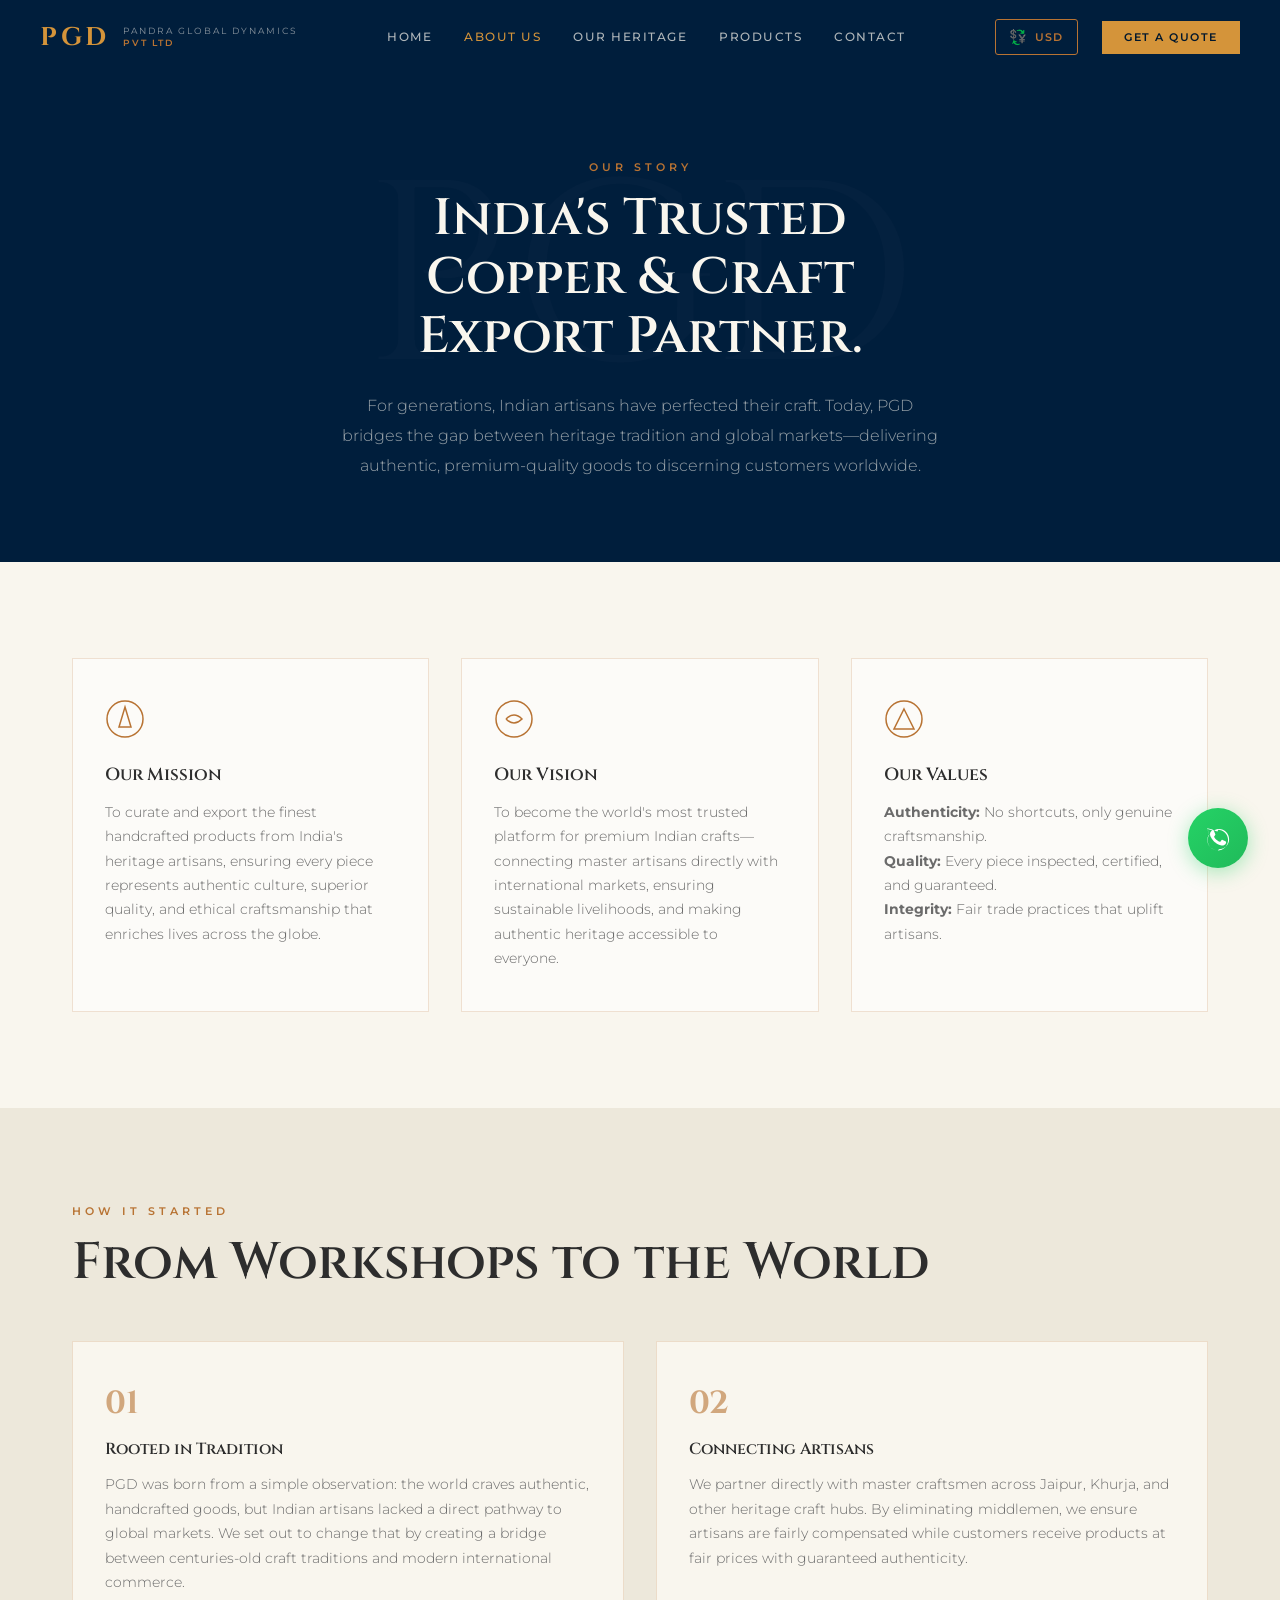
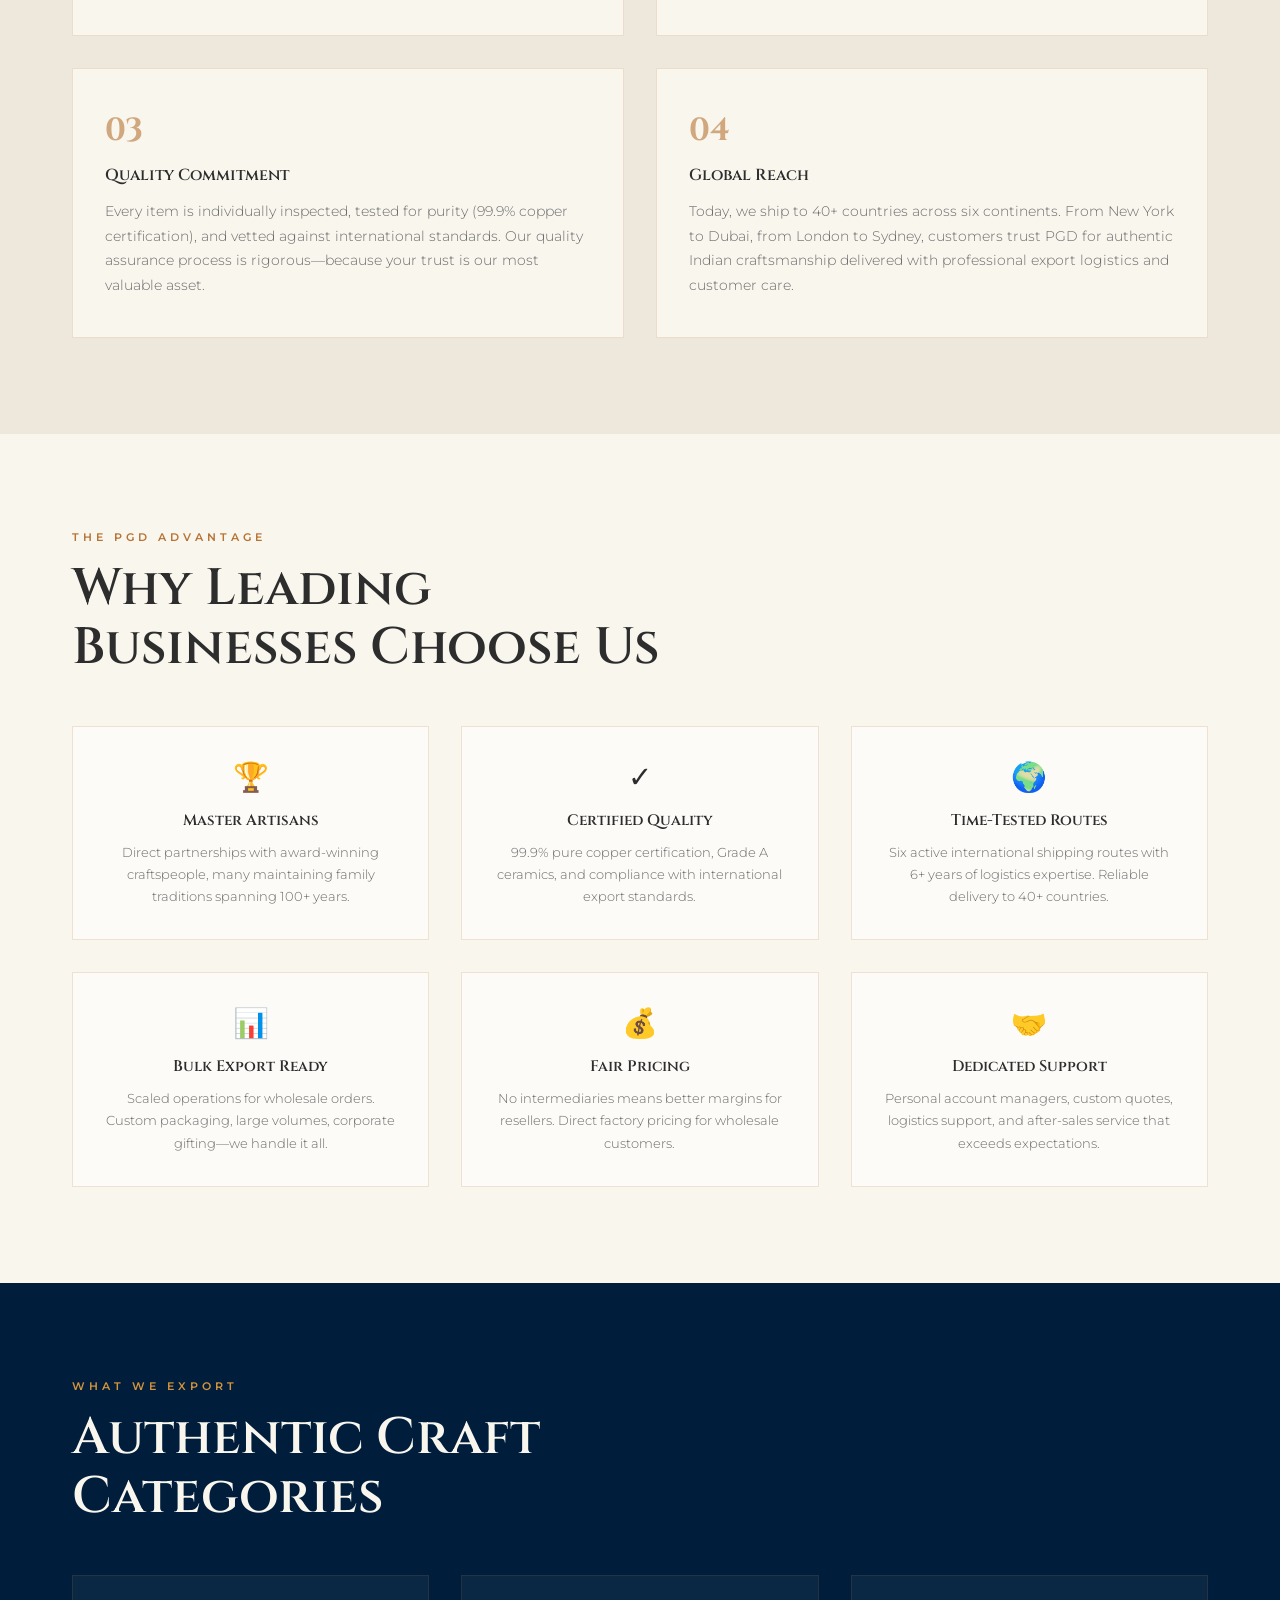
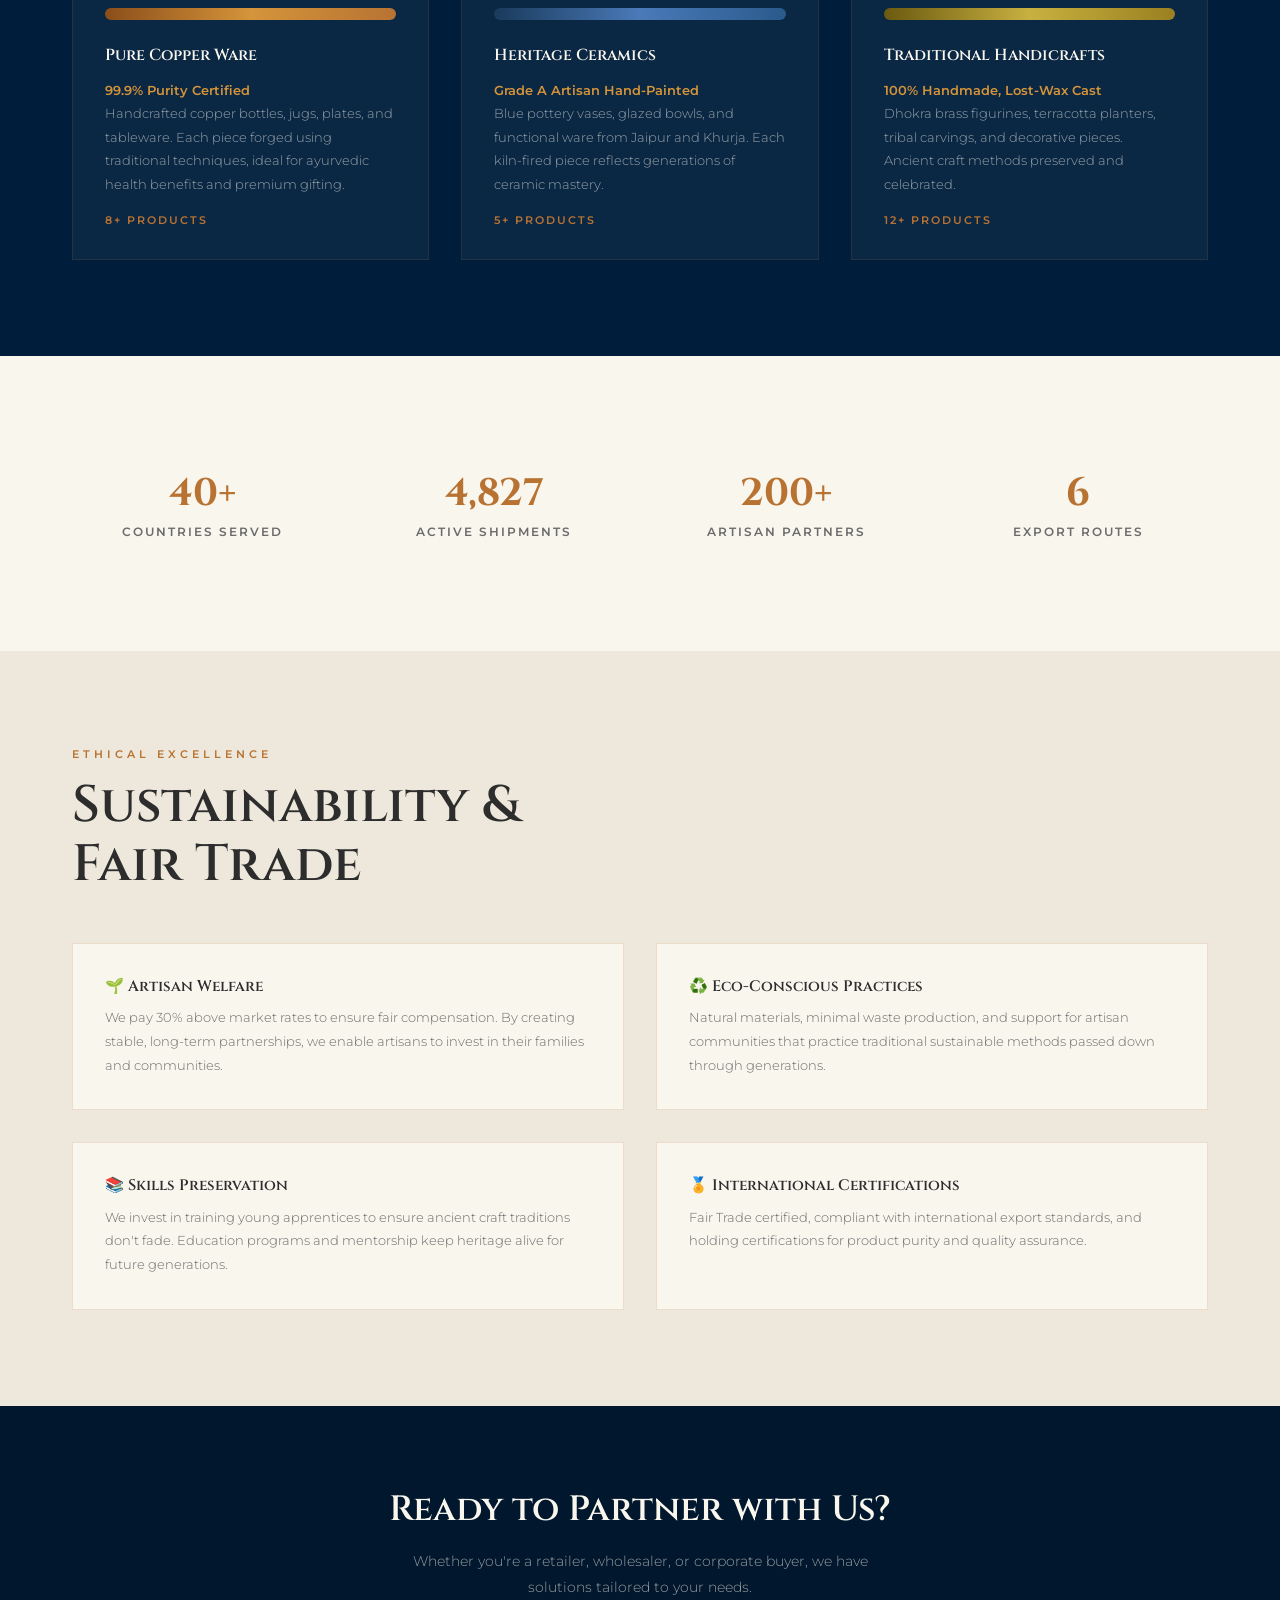
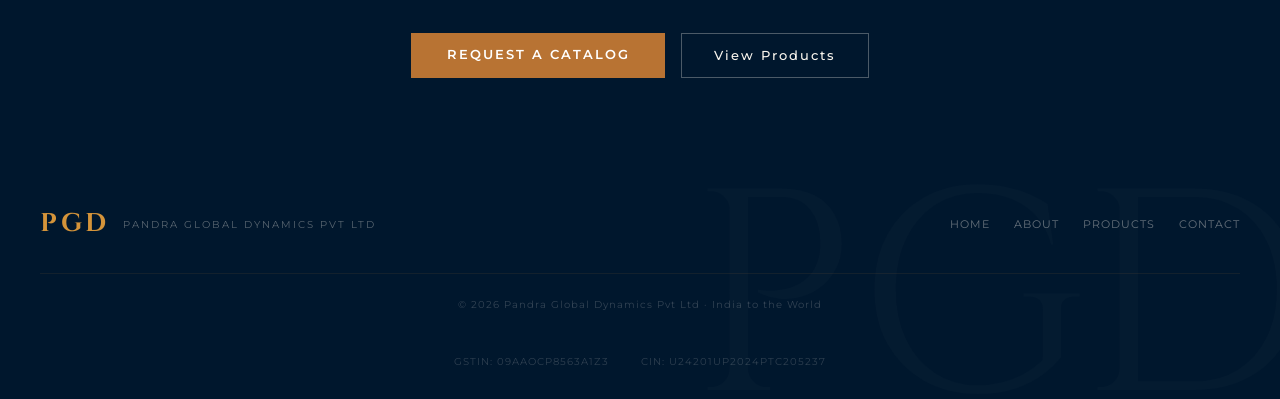
==== templates/about.html @ f330d0d7 "feat: SEO optimization + About page + security headers - Add About page with full content (mission, " ====
<!DOCTYPE html>
<html lang="en">
<head>
<meta charset="UTF-8"/>
<meta name="viewport" content="width=device-width, initial-scale=1.0"/>
<link rel="icon" type="image/svg+xml" href="/static/images/favicon.svg"/>
<title>About PGD – India’s Trusted B2B Copper & Craft Export Company</title>
<meta name="description" content="Learn about PGD — our mission, values & commitment to connecting India's artisans with global markets. 200+ partners, 40+ countries."/>
<link rel="canonical" href="https://pgd-website.fly.dev/about"/>
<!-- Open Graph -->
<meta property="og:type" content="website"/>
<meta property="og:title" content="About PGD – India’s Trusted B2B Copper & Craft Export Company"/>
<meta property="og:description" content="Our mission, values, and commitment to connecting India's master artisans with global markets. 200+ artisan partners."/>
<meta property="og:url" content="https://pgd-website.fly.dev/about"/>
<meta property="og:site_name" content="Pandra Global Dynamics"/>
<!-- Twitter Card -->
<meta name="twitter:card" content="summary"/>
<meta name="twitter:title" content="About PGD – India’s Trusted B2B Copper & Craft Export Company"/>
<meta name="twitter:description" content="Our mission, values, and commitment to connecting India's master artisans with global markets."/>
<link rel="preconnect" href="https://fonts.googleapis.com">
<link rel="preconnect" href="https://fonts.gstatic.com" crossorigin>
<link href="https://fonts.googleapis.com/css2?family=Cinzel:wght@400;600;700&family=Montserrat:wght@300;400;500;600&display=swap" rel="stylesheet">
<link rel="stylesheet" href="/static/css/style.css"/>
<script type="application/ld+json">
{
  "@context": "https://schema.org",
  "@type": "AboutPage",
  "name": "About Pandra Global Dynamics",
  "description": "Learn about PGD's mission, values, and commitment to connecting India's master artisans with global markets.",
  "url": "https://pgd-website.fly.dev/about",
  "mainEntity": {
    "@type": "Organization",
    "name": "Pandra Global Dynamics Pvt Ltd",
    "foundingDate": "2024",
    "numberOfEmployees": "200+",
    "areaServed": "Worldwide"
  }
}
</script>
</head>
<body>

<!-- HEADER -->
<header class="header" id="header">
  <div class="header-inner">
    <a href="/" class="logo">
      <span class="logo-pgd">PGD</span>
      <div class="logo-sub"><span>PANDRA GLOBAL DYNAMICS</span><span class="logo-pvt">PVT LTD</span></div>
    </a>
    <nav class="nav" id="mainNav">
      <a href="/">Home</a>
      <a href="/about" class="active">About Us</a>
      <a href="/#heritage">Our Heritage</a>
      <a href="/catalog">Products</a>
      <a href="/#contact">Contact</a>
    </nav>
    <div class="header-actions">
      <div class="currency-selector">
        <button class="currency-btn" id="currencyToggle" title="Change currency">
          <span class="currency-icon">💱</span>
          <span class="currency-code" id="currencyDisplay">USD</span>
        </button>
        <div class="currency-dropdown" id="currencyDropdown">
          <button class="currency-option" data-currency="USD">USD - US Dollar</button>
          <button class="currency-option" data-currency="EUR">EUR - Euro</button>
          <button class="currency-option" data-currency="GBP">GBP - British Pound</button>
          <button class="currency-option" data-currency="INR">INR - Indian Rupee</button>
        </div>
      </div>
      <a href="/#contact" class="btn-quote">Get a Quote</a>
    </div>
    <button class="nav-toggle" id="navToggle" aria-label="Toggle navigation">&#9776;</button>
  </div>
</header>

<!-- ABOUT HERO -->
<section class="about-hero">
  <div class="container">
    <div class="section-label">Our Story</div>
    <h1 class="section-title">India's Trusted<br/>Copper &amp; Craft<br/>Export Partner.</h1>
    <p class="about-hero-text">
      For generations, Indian artisans have perfected their craft. Today, PGD bridges the gap between heritage tradition and global markets—delivering authentic, premium-quality goods to discerning customers worldwide.
    </p>
  </div>
</section>

<!-- ABOUT MISSION & VISION -->
<section class="about-section">
  <div class="container">
    <h2 class="visually-hidden">Our Purpose</h2>
    <div class="mission-vision-grid">
      <!-- Mission -->
      <div class="mission-card fade-in">
        <div class="card-icon">
          <svg viewBox="0 0 40 40" fill="none"><circle cx="20" cy="20" r="18" stroke="#b87333" stroke-width="1.5"/><path d="M20 8 L26 28 L14 28 Z" stroke="#b87333" stroke-width="1.5" fill="none"/></svg>
        </div>
        <h3>Our Mission</h3>
        <p>
          To curate and export the finest handcrafted products from India's heritage artisans, ensuring every piece represents authentic culture, superior quality, and ethical craftsmanship that enriches lives across the globe.
        </p>
      </div>

      <!-- Vision -->
      <div class="mission-card fade-in">
        <div class="card-icon">
          <svg viewBox="0 0 40 40" fill="none"><circle cx="20" cy="20" r="18" stroke="#b87333" stroke-width="1.5"/><path d="M12 20 Q20 12 28 20 Q20 28 12 20" stroke="#b87333" stroke-width="1.5" fill="none"/></svg>
        </div>
        <h3>Our Vision</h3>
        <p>
          To become the world's most trusted platform for premium Indian crafts—connecting master artisans directly with international markets, ensuring sustainable livelihoods, and making authentic heritage accessible to everyone.
        </p>
      </div>

      <!-- Values -->
      <div class="mission-card fade-in">
        <div class="card-icon">
          <svg viewBox="0 0 40 40" fill="none"><circle cx="20" cy="20" r="18" stroke="#b87333" stroke-width="1.5"/><path d="M20 10 L30 30 H10 Z" stroke="#b87333" stroke-width="1.5" fill="none"/></svg>
        </div>
        <h3>Our Values</h3>
        <p>
          <strong>Authenticity:</strong> No shortcuts, only genuine craftsmanship.<br/>
          <strong>Quality:</strong> Every piece inspected, certified, and guaranteed.<br/>
          <strong>Integrity:</strong> Fair trade practices that uplift artisans.
        </p>
      </div>
    </div>
  </div>
</section>

<!-- ABOUT STORY -->
<section class="about-story">
  <div class="container">
    <div class="section-label">How It Started</div>
    <h2 class="section-title">From Workshops to the World</h2>
    
    <div class="story-grid">
      <div class="story-card fade-in">
        <div class="story-number">01</div>
        <h4>Rooted in Tradition</h4>
        <p>
          PGD was born from a simple observation: the world craves authentic, handcrafted goods, but Indian artisans lacked a direct pathway to global markets. We set out to change that by creating a bridge between centuries-old craft traditions and modern international commerce.
        </p>
      </div>

      <div class="story-card fade-in">
        <div class="story-number">02</div>
        <h4>Connecting Artisans</h4>
        <p>
          We partner directly with master craftsmen across Jaipur, Khurja, and other heritage craft hubs. By eliminating middlemen, we ensure artisans are fairly compensated while customers receive products at fair prices with guaranteed authenticity.
        </p>
      </div>

      <div class="story-card fade-in">
        <div class="story-number">03</div>
        <h4>Quality Commitment</h4>
        <p>
          Every item is individually inspected, tested for purity (99.9% copper certification), and vetted against international standards. Our quality assurance process is rigorous—because your trust is our most valuable asset.
        </p>
      </div>

      <div class="story-card fade-in">
        <div class="story-number">04</div>
        <h4>Global Reach</h4>
        <p>
          Today, we ship to 40+ countries across six continents. From New York to Dubai, from London to Sydney, customers trust PGD for authentic Indian craftsmanship delivered with professional export logistics and customer care.
        </p>
      </div>
    </div>
  </div>
</section>

<!-- WHY CHOOSE US -->
<section class="why-us">
  <div class="container">
    <div class="section-label">The PGD Advantage</div>
    <h2 class="section-title">Why Leading<br/>Businesses Choose Us</h2>

    <div class="advantages-grid">
      <div class="advantage-item fade-in">
        <div class="adv-icon">🏆</div>
        <h4>Master Artisans</h4>
        <p>
          Direct partnerships with award-winning craftspeople, many maintaining family traditions spanning 100+ years.
        </p>
      </div>

      <div class="advantage-item fade-in">
        <div class="adv-icon">✓</div>
        <h4>Certified Quality</h4>
        <p>
          99.9% pure copper certification, Grade A ceramics, and compliance with international export standards.
        </p>
      </div>

      <div class="advantage-item fade-in">
        <div class="adv-icon">🌍</div>
        <h4>Time-Tested Routes</h4>
        <p>
          Six active international shipping routes with 6+ years of logistics expertise. Reliable delivery to 40+ countries.
        </p>
      </div>

      <div class="advantage-item fade-in">
        <div class="adv-icon">📊</div>
        <h4>Bulk Export Ready</h4>
        <p>
          Scaled operations for wholesale orders. Custom packaging, large volumes, corporate gifting—we handle it all.
        </p>
      </div>

      <div class="advantage-item fade-in">
        <div class="adv-icon">💰</div>
        <h4>Fair Pricing</h4>
        <p>
          No intermediaries means better margins for resellers. Direct factory pricing for wholesale customers.
        </p>
      </div>

      <div class="advantage-item fade-in">
        <div class="adv-icon">🤝</div>
        <h4>Dedicated Support</h4>
        <p>
          Personal account managers, custom quotes, logistics support, and after-sales service that exceeds expectations.
        </p>
      </div>
    </div>
  </div>
</section>

<!-- OUR PRODUCTS AT A GLANCE -->
<section class="products-overview">
  <div class="container">
    <div class="section-label">What We Export</div>
    <h2 class="section-title">Authentic Craft<br/>Categories</h2>

    <div class="product-categories">
      <!-- Copper -->
      <div class="category-card fade-in">
        <div class="cat-visual copper-visual"></div>
        <h4>Pure Copper Ware</h4>
        <p>
          <strong>99.9% Purity Certified</strong><br/>
          Handcrafted copper bottles, jugs, plates, and tableware. Each piece forged using traditional techniques, ideal for ayurvedic health benefits and premium gifting.
        </p>
        <div class="cat-stat">8+ Products</div>
      </div>

      <!-- Ceramics -->
      <div class="category-card fade-in">
        <div class="cat-visual ceramic-visual"></div>
        <h4>Heritage Ceramics</h4>
        <p>
          <strong>Grade A Artisan Hand-Painted</strong><br/>
          Blue pottery vases, glazed bowls, and functional ware from Jaipur and Khurja. Each kiln-fired piece reflects generations of ceramic mastery.
        </p>
        <div class="cat-stat">5+ Products</div>
      </div>

      <!-- Handicrafts -->
      <div class="category-card fade-in">
        <div class="cat-visual handicraft-visual"></div>
        <h4>Traditional Handicrafts</h4>
        <p>
          <strong>100% Handmade, Lost-Wax Cast</strong><br/>
          Dhokra brass figurines, terracotta planters, tribal carvings, and decorative pieces. Ancient craft methods preserved and celebrated.
        </p>
        <div class="cat-stat">12+ Products</div>
      </div>
    </div>
  </div>
</section>

<!-- STATS -->
<section class="about-stats">
  <div class="container">
    <div class="stats-grid">
      <div class="stat-item fade-in">
        <div class="stat-number">40+</div>
        <div class="stat-label">Countries Served</div>
      </div>
      <div class="stat-item fade-in">
        <div class="stat-number">4,827</div>
        <div class="stat-label">Active Shipments</div>
      </div>
      <div class="stat-item fade-in">
        <div class="stat-number">200+</div>
        <div class="stat-label">Artisan Partners</div>
      </div>
      <div class="stat-item fade-in">
        <div class="stat-number">6</div>
        <div class="stat-label">Export Routes</div>
      </div>
    </div>
  </div>
</section>

<!-- COMMITMENT TO SUSTAINABILITY -->
<section class="sustainability">
  <div class="container">
    <div class="section-label">Ethical Excellence</div>
    <h2 class="section-title">Sustainability &<br/>Fair Trade</h2>
    
    <div class="sustainability-content">
      <div class="sustain-item fade-in">
        <h4>🌱 Artisan Welfare</h4>
        <p>
          We pay 30% above market rates to ensure fair compensation. By creating stable, long-term partnerships, we enable artisans to invest in their families and communities.
        </p>
      </div>

      <div class="sustain-item fade-in">
        <h4>♻️ Eco-Conscious Practices</h4>
        <p>
          Natural materials, minimal waste production, and support for artisan communities that practice traditional sustainable methods passed down through generations.
        </p>
      </div>

      <div class="sustain-item fade-in">
        <h4>📚 Skills Preservation</h4>
        <p>
          We invest in training young apprentices to ensure ancient craft traditions don't fade. Education programs and mentorship keep heritage alive for future generations.
        </p>
      </div>

      <div class="sustain-item fade-in">
        <h4>🏅 International Certifications</h4>
        <p>
          Fair Trade certified, compliant with international export standards, and holding certifications for product purity and quality assurance.
        </p>
      </div>
    </div>
  </div>
</section>

<!-- CTA -->
<section class="about-cta">
  <div class="container">
    <h2>Ready to Partner with Us?</h2>
    <p>Whether you're a retailer, wholesaler, or corporate buyer, we have solutions tailored to your needs.</p>
    <div class="cta-actions">
      <a href="/#contact" class="btn-primary">Request a Catalog</a>
      <a href="/catalog" class="btn-ghost">View Products</a>
    </div>
  </div>
</section>

<!-- FOOTER -->
<footer class="footer">
  <div class="footer-inner">
    <div class="footer-logo">
      <span class="logo-pgd">PGD</span>
      <div class="footer-tagline">Pandra Global Dynamics Pvt Ltd</div>
    </div>
    <div class="footer-links">
      <a href="/">Home</a>
      <a href="/about">About</a>
      <a href="/catalog">Products</a>
      <a href="/#contact">Contact</a>
    </div>
    <div class="footer-copy">© 2026 Pandra Global Dynamics Pvt Ltd · India to the World</div>
    <div class="footer-legal">
      <span>GSTIN: 09AAOCP8563A1Z3</span>
      <span>CIN: U24201UP2024PTC205237</span>
    </div>
  </div>
  <div class="footer-watermark">PGD</div>
</footer>

<!-- WHATSAPP FLOATING BUTTON -->
<a href="https://wa.me/919950008455?text=Hi%20PGD%21%20I%27m%20interested%20in%20your%20products%20and%20services." class="whatsapp-float" id="whatsappBtn" target="_blank" rel="noopener noreferrer" title="Chat with PGD on WhatsApp">
  <svg class="whatsapp-icon" viewBox="0 0 24 24" fill="currentColor" xmlns="http://www.w3.org/2000/svg">
    <path d="M17.472 14.382c-.297-.149-1.758-.867-2.03-.967-.273-.099-.471-.148-.67.15-.197.297-.767.966-.94 1.164-.173.199-.347.223-.644.075-.297-.15-1.255-.463-2.39-1.475-.883-.788-1.48-1.761-1.653-2.059-.173-.297-.018-.458.13-.606.134-.133.298-.347.446-.52.149-.174.198-.298.298-.497.099-.198.05-.371-.025-.52-.075-.149-.669-1.612-.916-2.207-.242-.579-.487-.5-.67-.51-.173-.008-.371-.01-.57-.01-.198 0-.52.074-.792.372-.272.297-1.04 1.016-1.04 2.479 0 1.462 1.065 2.875 1.213 3.074.149.198 2.096 3.2 5.076 4.487.709.306 1.262.489 1.694.625.712.227 1.36.195 1.871.118.571-.085 1.758-.719 2.006-1.413.248-.694.248-1.289.173-1.413-.074-.124-.272-.198-.57-.347m-5.421-7.403h-.004c-1.565 0-3.082-.474-4.313-1.373L3.9 4.623l1.432 4.707c-.898 1.25-1.357 2.703-1.357 4.252 0 4.278 3.484 7.762 7.762 7.762 2.081 0 4.037-.804 5.516-2.268 1.479-1.465 2.293-3.423 2.293-5.516 0-4.278-3.484-7.762-7.762-7.762m0 15.524c-4.169 0-7.562-3.394-7.562-7.562 0-1.494.44-2.945 1.272-4.174l-1.329-4.367 4.563 1.399c1.187-.841 2.605-1.319 4.051-1.319 4.169 0 7.562 3.394 7.562 7.562 0 2.02-.787 3.92-2.216 5.35-1.429 1.429-3.33 2.216-5.35 2.216Z"/>
  </svg>
  <span class="whatsapp-text">WhatsApp</span>
</a>

<script src="/static/js/main.js" defer></script>
</body>
</html>
---- static/css/style.css ----
/* =============================================
   PGD – Pandra Global Dynamics
   Theme: "Earth & Industry" — Copper on Navy
   ============================================= */

:root {
  --copper:     #b87333;
  --copper-lt:  #d4943a;
  --copper-dk:  #8b4e1a;
  --navy:       #00172D;
  --navy-mid:   #001e3c;
  --navy-lt:    #0a2a50;
  --ivory:      #F9F6EE;
  --ivory-dk:   #ede8db;
  --charcoal:   #2d2d2d;
  --muted:      #6b6b6b;
  --light-line: rgba(184,115,51,0.2);
  --font-serif: 'Cinzel', Georgia, serif;
  --font-sans:  'Montserrat', sans-serif;
}

*, *::before, *::after { box-sizing: border-box; margin: 0; padding: 0; }

.visually-hidden {
  position: absolute;
  width: 1px;
  height: 1px;
  padding: 0;
  margin: -1px;
  overflow: hidden;
  clip: rect(0,0,0,0);
  white-space: nowrap;
  border: 0;
}

html { scroll-behavior: smooth; }

body {
  font-family: var(--font-sans);
  background: var(--ivory);
  color: var(--charcoal);
  overflow-x: hidden;
}

/* ---- UTILITY ---- */
.container { max-width: 1200px; margin: 0 auto; padding: 0 2rem; }

.section-label {
  font-family: var(--font-sans);
  font-size: 0.7rem;
  font-weight: 600;
  letter-spacing: 4px;
  color: var(--copper);
  text-transform: uppercase;
  margin-bottom: 1rem;
}
.section-label.light { color: var(--copper-lt); }

.section-title {
  font-family: var(--font-serif);
  font-size: clamp(2rem, 4vw, 3.2rem);
  font-weight: 600;
  line-height: 1.15;
  color: var(--charcoal);
  margin-bottom: 3rem;
}
.section-title.light { color: var(--ivory); }

/* ---- BUTTONS ---- */
.btn-primary {
  display: inline-block;
  background: var(--copper);
  color: #fff;
  font-family: var(--font-sans);
  font-size: 0.8rem;
  font-weight: 600;
  letter-spacing: 2px;
  text-transform: uppercase;
  text-decoration: none;
  padding: 0.9rem 2.2rem;
  border: none;
  cursor: pointer;
  transition: background 0.3s, transform 0.2s;
}
.btn-primary:hover { background: var(--copper-dk); transform: translateY(-2px); }

.btn-ghost {
  display: inline-block;
  color: var(--ivory);
  font-family: var(--font-sans);
  font-size: 0.8rem;
  font-weight: 500;
  letter-spacing: 2px;
  text-decoration: none;
  padding: 0.9rem 2rem;
  border: 1px solid rgba(249,246,238,0.4);
  transition: border-color 0.3s, color 0.3s;
}
.btn-ghost:hover { border-color: var(--copper-lt); color: var(--copper-lt); }

.btn-small {
  display: inline-block;
  font-family: var(--font-sans);
  font-size: 0.7rem;
  font-weight: 600;
  letter-spacing: 1.5px;
  text-transform: uppercase;
  text-decoration: none;
  color: var(--copper);
  border: 1px solid var(--copper);
  padding: 0.45rem 1rem;
  transition: all 0.25s;
}
.btn-small:hover { background: var(--copper); color: #fff; }

/* ---- HEADER ---- */
.header {
  position: fixed;
  top: 0; left: 0; right: 0;
  z-index: 1000;
  transition: background 0.4s, backdrop-filter 0.4s, box-shadow 0.3s;
}
.header.scrolled {
  background: rgba(0, 23, 45, 0.88);
  backdrop-filter: blur(14px);
  box-shadow: 0 1px 0 rgba(184,115,51,0.3);
}
.header-inner {
  display: flex;
  align-items: center;
  gap: 2rem;
  padding: 1.2rem 2.5rem;
  max-width: 1400px;
  margin: 0 auto;
}
.logo { display: flex; align-items: center; gap: 0.8rem; text-decoration: none; }
.logo-pgd {
  font-family: var(--font-serif);
  font-size: 1.6rem;
  font-weight: 700;
  color: var(--copper-lt);
  letter-spacing: 4px;
}
.logo-sub {
  display: flex; flex-direction: column;
  font-size: 0.55rem; letter-spacing: 2px;
  color: rgba(249,246,238,0.55);
  line-height: 1.4;
  text-transform: uppercase;
}
.logo-pvt { color: var(--copper); font-weight: 600; }

.nav { display: flex; gap: 2rem; margin-left: auto; }
.nav a {
  font-size: 0.72rem;
  font-weight: 500;
  letter-spacing: 1.5px;
  text-transform: uppercase;
  color: rgba(249,246,238,0.7);
  text-decoration: none;
  transition: color 0.2s;
}
.nav a:hover, .nav a.active { color: var(--copper-lt); }

.btn-quote {
  font-size: 0.7rem;
  font-weight: 600;
  letter-spacing: 1.5px;
  text-transform: uppercase;
  text-decoration: none;
  color: var(--navy);
  background: var(--copper-lt);
  padding: 0.6rem 1.4rem;
  white-space: nowrap;
  transition: background 0.3s, box-shadow 0.3s;
}
.btn-quote:hover { background: var(--copper); box-shadow: 0 0 18px rgba(212,148,58,0.4); }

/* ---- HEADER ACTIONS / CURRENCY SELECTOR ---- */
.header-actions {
  display: flex;
  align-items: center;
  gap: 1.5rem;
  margin-left: auto;
}

.currency-selector {
  position: relative;
}

.currency-btn {
  background: transparent;
  border: 1px solid var(--copper);
  color: var(--copper);
  padding: 0.5rem 0.8rem;
  border-radius: 3px;
  cursor: pointer;
  font-family: var(--font-sans);
  font-size: 0.7rem;
  font-weight: 600;
  letter-spacing: 1px;
  display: flex;
  align-items: center;
  gap: 0.4rem;
  transition: all 0.3s;
  white-space: nowrap;
}

.currency-icon {
  font-size: 0.9rem;
}

.currency-code {
  min-width: 30px;
  text-align: center;
}

.currency-btn:hover {
  background: rgba(184,115,51,0.1);
  border-color: var(--copper-lt);
  color: var(--copper-lt);
}

.currency-dropdown {
  position: absolute;
  top: 100%;
  right: 0;
  background: var(--navy);
  border: 1px solid var(--copper);
  border-top: none;
  border-radius: 0 0 3px 3px;
  display: none;
  flex-direction: column;
  min-width: 180px;
  z-index: 1001;
  box-shadow: 0 8px 24px rgba(0,0,0,0.3);
}

.currency-dropdown.active {
  display: flex;
}

.currency-option {
  background: transparent;
  border: none;
  color: rgba(249,246,238,0.7);
  padding: 0.7rem 1rem;
  text-align: left;
  font-family: var(--font-sans);
  font-size: 0.75rem;
  cursor: pointer;
  transition: all 0.2s;
  text-transform: uppercase;
  letter-spacing: 1px;
  font-weight: 500;
}

.currency-option:hover,
.currency-option.active {
  background: rgba(184,115,51,0.15);
  color: var(--copper-lt);
}

.currency-option:first-child {
  border-radius: 0;
}

.currency-option:last-child {
  border-radius: 0 0 3px 3px;
}

/* ---- HERO ---- */
.hero { min-height: 100vh; display: flex; flex-direction: column; }
.hero-split { display: flex; flex: 1; min-height: 100vh; }

.hero-craft {
  flex: 0 0 38%;
  background: var(--navy);
  display: flex;
  align-items: center;
  justify-content: center;
  position: relative;
  overflow: hidden;
}
.hero-craft::after {
  content: '';
  position: absolute; inset: 0;
  background: repeating-linear-gradient(0deg, transparent, transparent 40px, rgba(184,115,51,0.04) 40px, rgba(184,115,51,0.04) 41px),
              repeating-linear-gradient(90deg, transparent, transparent 40px, rgba(184,115,51,0.04) 40px, rgba(184,115,51,0.04) 41px);
}

.craft-visual {
  position: relative;
  display: flex; flex-direction: column;
  align-items: center; justify-content: center;
  z-index: 1;
}

.copper-ring {
  position: absolute;
  border-radius: 50%;
  border: 1px solid var(--copper);
  animation: pulse-ring 4s ease-in-out infinite;
}
.r1 { width: 180px; height: 180px; opacity: 0.15; }
.r2 { width: 250px; height: 250px; opacity: 0.08; animation-delay: 0.8s; }
.r3 { width: 320px; height: 320px; opacity: 0.04; animation-delay: 1.6s; }
@keyframes pulse-ring { 0%,100% { transform: scale(1); } 50% { transform: scale(1.06); } }

.copper-bottle-svg {
  width: 110px;
  animation: float-bottle 6s ease-in-out infinite;
  filter: drop-shadow(0 0 20px rgba(184,115,51,0.3));
}
@keyframes float-bottle { 0%,100% { transform: translateY(0); } 50% { transform: translateY(-12px); } }

.material-label {
  margin-top: 1.5rem;
  font-size: 0.65rem;
  letter-spacing: 3px;
  color: rgba(212,148,58,0.7);
  text-transform: uppercase;
  font-weight: 500;
}

.hero-global {
  flex: 1;
  background: var(--navy-mid);
  display: flex; align-items: center;
  padding: 6rem 5rem 4rem;
  position: relative;
  overflow: hidden;
}
.hero-global::before {
  content: 'PGD';
  position: absolute;
  font-family: var(--font-serif);
  font-size: 22vw;
  color: rgba(255,255,255,0.015);
  right: -2rem; bottom: -3rem;
  line-height: 1;
  pointer-events: none;
}

.hero-eyebrow {
  font-size: 0.68rem;
  letter-spacing: 3px;
  text-transform: uppercase;
  color: var(--copper);
  margin-bottom: 1.2rem;
  font-weight: 500;
}

.hero-headline {
  font-family: var(--font-serif);
  font-size: clamp(2.4rem, 5vw, 4.2rem);
  font-weight: 700;
  color: var(--ivory);
  line-height: 1.1;
  margin-bottom: 1.5rem;
}
.hero-headline em { color: var(--copper-lt); font-style: normal; }

.hero-sub {
  font-size: 0.9rem;
  line-height: 1.8;
  color: rgba(249,246,238,0.6);
  max-width: 440px;
  margin-bottom: 2.5rem;
  font-weight: 300;
}

.hero-actions { display: flex; gap: 1rem; margin-bottom: 3rem; flex-wrap: wrap; }

.hero-stats { display: flex; align-items: center; gap: 1.5rem; }
.stat { display: flex; flex-direction: column; }
.stat-n {
  font-family: var(--font-serif);
  font-size: 1.6rem;
  font-weight: 600;
  color: var(--copper-lt);
}
.stat-l { font-size: 0.65rem; letter-spacing: 1.5px; color: rgba(249,246,238,0.4); text-transform: uppercase; }
.stat-div { width: 1px; height: 36px; background: rgba(184,115,51,0.3); }

.hero-scroll {
  text-align: center;
  padding: 1rem;
  font-size: 0.6rem;
  letter-spacing: 4px;
  color: rgba(184,115,51,0.4);
  text-transform: uppercase;
  background: var(--navy-mid);
  animation: bounce 2s ease-in-out infinite;
}
@keyframes bounce { 0%,100% { transform: translateY(0); } 50% { transform: translateY(-4px); } }

/* ---- HERITAGE ---- */
.heritage {
  background: var(--ivory);
  padding: 6rem 0;
  position: relative;
}
.heritage::before {
  content: '';
  position: absolute; top: 0; left: 0; right: 0;
  height: 1px;
  background: linear-gradient(90deg, transparent, var(--copper), transparent);
}

.heritage-grid {
  display: grid;
  grid-template-columns: repeat(3, 1fr);
  gap: 2rem;
}
.heritage-card {
  padding: 2.5rem 2rem;
  border: 1px solid var(--light-line);
  background: rgba(255,255,255,0.6);
  transition: transform 0.3s, border-color 0.3s, box-shadow 0.3s;
}
.heritage-card:hover {
  transform: translateY(-6px);
  border-color: var(--copper);
  box-shadow: 0 12px 40px rgba(184,115,51,0.1);
}
.hcard-icon { width: 40px; margin-bottom: 1.5rem; }
.hcard-icon svg { width: 100%; height: 100%; }
.heritage-card h3 {
  font-family: var(--font-serif);
  font-size: 1.1rem;
  font-weight: 600;
  color: var(--charcoal);
  margin-bottom: 0.8rem;
}
.heritage-card p { font-size: 0.85rem; line-height: 1.8; color: var(--muted); font-weight: 300; }

/* ---- PRODUCTS ---- */
.products-section { background: var(--ivory-dk); padding: 6rem 0; }

.products-grid {
  display: grid;
  grid-template-columns: repeat(3, 1fr);
  gap: 1.5rem;
}

.product-card {
  background: var(--ivory);
  border: 1px solid var(--light-line);
  overflow: hidden;
  transition: transform 0.3s, box-shadow 0.3s;
}
.product-card:hover {
  transform: translateY(-8px);
  box-shadow: 0 20px 50px rgba(0,0,0,0.12);
}
.product-card:hover .pcard-visual { border-bottom-color: var(--copper); }

.pcard-visual {
  height: 200px;
  position: relative;
  overflow: hidden;
  border-bottom: 2px solid transparent;
  transition: border-color 0.3s;
}

/* Product visual backgrounds — copper-tone patterns */
.pcard-copper-bottle { background: linear-gradient(135deg, #6b3310 0%, #b87333 40%, #d4943a 60%, #8b4e1a 100%); }
.pcard-copper-jug    { background: linear-gradient(135deg, #7a3d12 0%, #c8793a 50%, #a06020 100%); }
.pcard-copper-plate  { background: linear-gradient(135deg, #8b5e30 0%, #d4943a 60%, #6b3e1a 100%); }
.pcard-copper-mug    { background: linear-gradient(135deg, #7a4520 0%, #c07030 55%, #9b5a28 100%); }
.pcard-ceramic-vase  { background: linear-gradient(135deg, #1a3a5c 0%, #4a7ab8 50%, #2a5a8c 100%); }
.pcard-ceramic-bowl  { background: linear-gradient(135deg, #2a4a6c 0%, #5a88c0 55%, #3a6a9c 100%); }
.pcard-terracotta    { background: linear-gradient(135deg, #8b4520 0%, #d4703a 55%, #a05530 100%); }
.pcard-brass         { background: linear-gradient(135deg, #6b5a10 0%, #c8b040 55%, #9a8020 100%); }

.pcard-visual::after {
  content: '';
  position: absolute; inset: 0;
  background: repeating-linear-gradient(45deg, transparent, transparent 10px, rgba(255,255,255,0.03) 10px, rgba(255,255,255,0.03) 11px);
}

.pcard-overlay {
  position: absolute; inset: 0;
  display: flex; align-items: flex-end; padding: 1rem;
  background: linear-gradient(to top, rgba(0,0,0,0.5) 0%, transparent 50%);
}
.pcard-purity {
  font-size: 0.65rem;
  letter-spacing: 2px;
  color: rgba(255,255,255,0.8);
  text-transform: uppercase;
  font-weight: 500;
}

.pcard-body { padding: 1.5rem; }
.pcard-cat {
  font-size: 0.62rem;
  letter-spacing: 2px;
  text-transform: uppercase;
  color: var(--copper);
  font-weight: 600;
}
.pcard-name {
  font-family: var(--font-serif);
  font-size: 1rem;
  font-weight: 600;
  color: var(--charcoal);
  margin: 0.4rem 0 0.6rem;
}
.pcard-desc { font-size: 0.8rem; color: var(--muted); line-height: 1.7; margin-bottom: 1rem; font-weight: 300; }
.pcard-footer { display: flex; justify-content: space-between; align-items: center; }
.pcard-price {
  font-family: var(--font-serif);
  font-size: 1rem;
  font-weight: 600;
  color: var(--copper);
}

/* ---- LOGISTICS ---- */
.logistics {
  background: var(--navy);
  padding: 6rem 0;
  position: relative;
  overflow: hidden;
}
.map-wrap { display: flex; gap: 2rem; align-items: flex-start; }
.map-svg-container {
  flex: 1;
  background: rgba(255,255,255,0.03);
  border: 1px solid rgba(184,115,51,0.15);
  overflow: hidden;
}
.map-svg-container svg { width: 100%; height: auto; display: block; }

.map-legend { flex: 0 0 220px; display: flex; flex-direction: column; gap: 0.8rem; }
.legend-item {
  display: flex; align-items: center; gap: 0.8rem;
  padding: 0.8rem 1rem;
  background: rgba(255,255,255,0.03);
  border: 1px solid rgba(184,115,51,0.1);
  transition: border-color 0.2s;
}
.legend-item:hover { border-color: rgba(184,115,51,0.4); }
.legend-dot { width: 8px; height: 8px; border-radius: 50%; background: var(--copper); flex-shrink: 0; }
.legend-city { font-size: 0.75rem; color: rgba(249,246,238,0.7); flex: 1; font-weight: 400; }
.legend-count { font-size: 0.65rem; color: var(--copper); font-weight: 500; }

/* ---- CONTACT ---- */
.contact-section { background: var(--ivory); padding: 6rem 0; }
.contact-grid { display: grid; grid-template-columns: 1fr 1.5fr; gap: 5rem; }
.contact-info p { font-size: 0.9rem; line-height: 1.9; color: var(--muted); margin-bottom: 2rem; font-weight: 300; }
.cinfo-items { display: flex; flex-direction: column; gap: 1rem; }
.cinfo-item { display: flex; align-items: center; gap: 1rem; font-size: 0.85rem; color: var(--charcoal); }
.cinfo-icon { font-size: 1rem; color: var(--copper); width: 20px; text-align: center; }

.contact-form { display: flex; flex-direction: column; gap: 1rem; }
.form-row { display: grid; grid-template-columns: 1fr 1fr; gap: 1rem; }
.contact-form input,
.contact-form select,
.contact-form textarea {
  width: 100%;
  font-family: var(--font-sans);
  font-size: 0.82rem;
  color: var(--charcoal);
  background: rgba(255,255,255,0.8);
  border: 1px solid rgba(184,115,51,0.25);
  padding: 0.85rem 1rem;
  outline: none;
  transition: border-color 0.2s;
  appearance: none;
}
.contact-form input:focus,
.contact-form select:focus,
.contact-form textarea:focus { border-color: var(--copper); }
.contact-form textarea { resize: vertical; }

/* ---- CATALOG HERO ---- */
.catalog-hero {
  background: var(--navy-mid);
  padding: 8rem 2rem 3rem;
}
.catalog-hero .section-title { color: var(--ivory); margin-bottom: 2rem; }
.filter-bar { display: flex; gap: 0.8rem; flex-wrap: wrap; }
.filter-btn {
  font-family: var(--font-sans);
  font-size: 0.7rem;
  font-weight: 600;
  letter-spacing: 2px;
  text-transform: uppercase;
  background: none;
  border: 1px solid rgba(184,115,51,0.3);
  color: rgba(249,246,238,0.6);
  padding: 0.5rem 1.4rem;
  cursor: pointer;
  transition: all 0.25s;
}
.filter-btn.active, .filter-btn:hover { background: var(--copper); color: #fff; border-color: var(--copper); }

/* ---- FOOTER ---- */
.footer {
  background: var(--navy);
  padding: 3rem 2.5rem 2rem;
  position: relative;
  overflow: hidden;
}
.footer-watermark {
  position: absolute;
  font-family: var(--font-serif);
  font-size: 18rem;
  color: rgba(255,255,255,0.015);
  right: -2rem; bottom: -3rem;
  line-height: 1;
  pointer-events: none;
  user-select: none;
}
.footer-inner {
  max-width: 1200px; margin: 0 auto;
  display: flex; flex-wrap: wrap;
  align-items: center; gap: 2rem;
  position: relative; z-index: 1;
}
.footer-logo { display: flex; align-items: center; gap: 0.8rem; }
.footer-tagline { font-size: 0.62rem; letter-spacing: 2px; color: rgba(249,246,238,0.35); text-transform: uppercase; }
.footer-links { display: flex; gap: 1.5rem; margin-left: auto; }
.footer-links a { font-size: 0.7rem; letter-spacing: 1px; text-transform: uppercase; color: rgba(249,246,238,0.4); text-decoration: none; transition: color 0.2s; }
.footer-links a:hover { color: var(--copper-lt); }
.footer-ticker { display: flex; align-items: center; gap: 0.8rem; padding: 0.5rem 1.2rem; border: 1px solid rgba(184,115,51,0.2); }
.ticker-label { font-size: 0.65rem; letter-spacing: 2px; text-transform: uppercase; color: rgba(184,115,51,0.6); }
.ticker-count { font-family: var(--font-serif); font-size: 1.1rem; color: var(--copper-lt); }
.footer-copy { width: 100%; font-size: 0.65rem; letter-spacing: 1px; color: rgba(249,246,238,0.2); text-align: center; padding-top: 1.5rem; border-top: 1px solid rgba(184,115,51,0.1); }
.footer-legal {
  width: 100%;
  display: flex;
  justify-content: center;
  gap: 2rem;
  padding-top: 0.8rem;
  flex-wrap: wrap;
}
.footer-legal span {
  font-size: 0.6rem;
  letter-spacing: 1px;
  color: rgba(249,246,238,0.18);
  font-weight: 400;
}

/* ---- ANIMATIONS ---- */
.fade-in { opacity: 0; transform: translateY(24px); transition: opacity 0.7s ease, transform 0.7s ease; }
.fade-in.visible { opacity: 1; transform: translateY(0); }

/* ---- WHATSAPP FLOATING BUTTON ---- */
.whatsapp-float {
  position: fixed;
  bottom: 2rem;
  right: 2rem;
  width: 60px;
  height: 60px;
  background: linear-gradient(135deg, #25d366 0%, #20ba5a 100%);
  border-radius: 50%;
  display: flex;
  align-items: center;
  justify-content: center;
  text-decoration: none;
  box-shadow: 0 4px 20px rgba(37, 211, 102, 0.4);
  transition: all 0.3s cubic-bezier(0.4, 0, 0.2, 1);
  z-index: 998;
  animation: float-whatsapp 3s ease-in-out infinite;
}

.whatsapp-float:hover {
  transform: scale(1.1) translateY(-3px);
  box-shadow: 0 8px 30px rgba(37, 211, 102, 0.6);
}

.whatsapp-float:active {
  transform: scale(0.95);
}

.whatsapp-icon {
  width: 32px;
  height: 32px;
  color: #fff;
  flex-shrink: 0;
}

.whatsapp-text {
  display: none;
}

@keyframes float-whatsapp {
  0%, 100% { transform: translateY(0px); }
  50% { transform: translateY(-8px); }
}

/* ---- MOBILE NAV OVERLAY ---- */
.nav-overlay {
  display: none;
  position: fixed;
  inset: 0;
  background: rgba(0, 23, 45, 0.6);
  z-index: 998;
  opacity: 0;
  transition: opacity 0.3s;
}
.nav-overlay.active {
  display: block;
  opacity: 1;
}

.nav-toggle {
  display: none;
  background: none;
  border: none;
  font-size: 1.5rem;
  color: var(--copper-lt);
  cursor: pointer;
  padding: 0.4rem;
  line-height: 1;
  position: relative;
  z-index: 1001;
  transition: color 0.2s;
}
.nav-toggle:hover { color: var(--copper); }

/* ---- ABOUT PAGE ---- */
.about-hero {
  background: var(--navy-mid);
  padding: 10rem 2rem 5rem;
  text-align: center;
  position: relative;
  overflow: hidden;
}
.about-hero::before {
  content: 'PGD';
  position: absolute;
  font-family: var(--font-serif);
  font-size: 20vw;
  color: rgba(255,255,255,0.015);
  left: 50%;
  top: 50%;
  transform: translate(-50%, -50%);
  pointer-events: none;
}
.about-hero .section-label { text-align: center; }
.about-hero .section-title {
  color: var(--ivory);
  margin-bottom: 1.5rem;
  max-width: 700px;
  margin-left: auto;
  margin-right: auto;
}
.about-hero-text {
  font-size: 1rem;
  line-height: 1.9;
  color: rgba(249,246,238,0.6);
  max-width: 600px;
  margin: 0 auto;
  font-weight: 300;
}

.about-section {
  background: var(--ivory);
  padding: 6rem 0;
}

.mission-vision-grid {
  display: grid;
  grid-template-columns: repeat(3, 1fr);
  gap: 2rem;
}

.mission-card {
  padding: 2.5rem 2rem;
  border: 1px solid var(--light-line);
  background: rgba(255,255,255,0.6);
  transition: transform 0.3s, border-color 0.3s, box-shadow 0.3s;
}
.mission-card:hover {
  transform: translateY(-6px);
  border-color: var(--copper);
  box-shadow: 0 12px 40px rgba(184,115,51,0.1);
}
.card-icon { width: 40px; height: 40px; margin-bottom: 1.5rem; }
.card-icon svg { width: 100%; height: 100%; }
.mission-card h3 {
  font-family: var(--font-serif);
  font-size: 1.1rem;
  font-weight: 600;
  color: var(--charcoal);
  margin-bottom: 0.8rem;
}
.mission-card p {
  font-size: 0.85rem;
  line-height: 1.8;
  color: var(--muted);
  font-weight: 300;
}

/* About Story */
.about-story {
  background: var(--ivory-dk);
  padding: 6rem 0;
}
.story-grid {
  display: grid;
  grid-template-columns: repeat(2, 1fr);
  gap: 2rem;
}
.story-card {
  padding: 2.5rem 2rem;
  border: 1px solid var(--light-line);
  background: var(--ivory);
  transition: transform 0.3s, box-shadow 0.3s;
}
.story-card:hover {
  transform: translateY(-4px);
  box-shadow: 0 8px 30px rgba(0,0,0,0.08);
}
.story-number {
  font-family: var(--font-serif);
  font-size: 2rem;
  font-weight: 700;
  color: var(--copper);
  margin-bottom: 0.8rem;
  opacity: 0.6;
}
.story-card h4 {
  font-family: var(--font-serif);
  font-size: 1rem;
  font-weight: 600;
  color: var(--charcoal);
  margin-bottom: 0.8rem;
}
.story-card p {
  font-size: 0.85rem;
  line-height: 1.8;
  color: var(--muted);
  font-weight: 300;
}

/* Why Choose Us */
.why-us {
  background: var(--ivory);
  padding: 6rem 0;
}
.advantages-grid {
  display: grid;
  grid-template-columns: repeat(3, 1fr);
  gap: 2rem;
}
.advantage-item {
  padding: 2rem;
  border: 1px solid var(--light-line);
  background: rgba(255,255,255,0.6);
  text-align: center;
  transition: transform 0.3s, border-color 0.3s;
}
.advantage-item:hover {
  transform: translateY(-4px);
  border-color: var(--copper);
}
.adv-icon {
  font-size: 1.8rem;
  margin-bottom: 1rem;
  display: block;
}
.advantage-item h4 {
  font-family: var(--font-serif);
  font-size: 0.95rem;
  font-weight: 600;
  color: var(--charcoal);
  margin-bottom: 0.6rem;
}
.advantage-item p {
  font-size: 0.82rem;
  line-height: 1.7;
  color: var(--muted);
  font-weight: 300;
}

/* Products Overview */
.products-overview {
  background: var(--navy-mid);
  padding: 6rem 0;
}
.products-overview .section-label { color: var(--copper-lt); }
.products-overview .section-title { color: var(--ivory); }

.product-categories {
  display: grid;
  grid-template-columns: repeat(3, 1fr);
  gap: 2rem;
}
.category-card {
  background: rgba(255,255,255,0.04);
  border: 1px solid rgba(184,115,51,0.15);
  padding: 2rem;
  transition: transform 0.3s, border-color 0.3s;
}
.category-card:hover {
  transform: translateY(-4px);
  border-color: rgba(184,115,51,0.5);
}
.cat-visual {
  width: 100%;
  height: 12px;
  border-radius: 6px;
  margin-bottom: 1.5rem;
}
.copper-visual { background: linear-gradient(90deg, #8b4e1a, #d4943a, #b87333); }
.ceramic-visual { background: linear-gradient(90deg, #1a3a5c, #4a7ab8, #2a5a8c); }
.handicraft-visual { background: linear-gradient(90deg, #6b5a10, #c8b040, #9a8020); }

.category-card h4 {
  font-family: var(--font-serif);
  font-size: 1rem;
  font-weight: 600;
  color: var(--ivory);
  margin-bottom: 0.8rem;
}
.category-card p {
  font-size: 0.82rem;
  line-height: 1.8;
  color: rgba(249,246,238,0.6);
  font-weight: 300;
  margin-bottom: 1rem;
}
.category-card p strong { color: var(--copper-lt); font-weight: 600; }
.cat-stat {
  font-size: 0.7rem;
  font-weight: 600;
  letter-spacing: 2px;
  text-transform: uppercase;
  color: var(--copper);
}

/* About Stats */
.about-stats {
  background: var(--ivory);
  padding: 5rem 0;
}
.stats-grid {
  display: grid;
  grid-template-columns: repeat(4, 1fr);
  gap: 2rem;
  text-align: center;
}
.stat-item {
  padding: 2rem 1rem;
}
.stat-number {
  font-family: var(--font-serif);
  font-size: 2.4rem;
  font-weight: 700;
  color: var(--copper);
  margin-bottom: 0.4rem;
}
.stat-label {
  font-size: 0.72rem;
  font-weight: 600;
  letter-spacing: 2px;
  text-transform: uppercase;
  color: var(--muted);
}

/* Sustainability */
.sustainability {
  background: var(--ivory-dk);
  padding: 6rem 0;
}
.sustainability-content {
  display: grid;
  grid-template-columns: repeat(2, 1fr);
  gap: 2rem;
}
.sustain-item {
  padding: 2rem;
  border: 1px solid var(--light-line);
  background: var(--ivory);
  transition: transform 0.3s;
}
.sustain-item:hover {
  transform: translateY(-3px);
}
.sustain-item h4 {
  font-family: var(--font-serif);
  font-size: 0.95rem;
  font-weight: 600;
  color: var(--charcoal);
  margin-bottom: 0.6rem;
}
.sustain-item p {
  font-size: 0.82rem;
  line-height: 1.8;
  color: var(--muted);
  font-weight: 300;
}

/* About CTA */
.about-cta {
  background: var(--navy);
  padding: 5rem 0;
  text-align: center;
}
.about-cta h2 {
  font-family: var(--font-serif);
  font-size: clamp(1.6rem, 3vw, 2.2rem);
  font-weight: 600;
  color: var(--ivory);
  margin-bottom: 1rem;
}
.about-cta p {
  font-size: 0.9rem;
  line-height: 1.8;
  color: rgba(249,246,238,0.6);
  max-width: 500px;
  margin: 0 auto 2rem;
  font-weight: 300;
}
.cta-actions {
  display: flex;
  justify-content: center;
  gap: 1rem;
  flex-wrap: wrap;
}
.about-cta .btn-ghost {
  border-color: rgba(249,246,238,0.3);
  color: var(--ivory);
}
.about-cta .btn-ghost:hover {
  border-color: var(--copper-lt);
  color: var(--copper-lt);
}

/* ---- RESPONSIVE ---- */
@media (max-width: 900px) {
  .hero-split { flex-direction: column; }
  .hero-craft { min-height: 40vh; }
  .hero-global { padding: 3rem 2rem; }
  .heritage-grid { grid-template-columns: 1fr; }
  .products-grid { grid-template-columns: repeat(2, 1fr); }
  .contact-grid { grid-template-columns: 1fr; gap: 2rem; }
  .map-wrap { flex-direction: column; }
  .whatsapp-float { bottom: 1.5rem; right: 1.5rem; width: 55px; height: 55px; }
  .whatsapp-icon { width: 28px; height: 28px; }

  /* Footer mobile */
  .footer-inner { flex-direction: column; align-items: center; text-align: center; }
  .footer-links { margin-left: 0; justify-content: center; flex-wrap: wrap; }
  .footer-legal { padding-bottom: 1rem; }
  .header-actions { gap: 1rem; }
  .currency-btn { padding: 0.45rem 0.6rem; font-size: 0.65rem; }
  .currency-icon { font-size: 0.75rem; }

  /* Mobile nav */
  .nav-toggle { display: block; }
  .nav {
    display: none;
    flex-direction: column;
    position: fixed;
    top: 0;
    right: 0;
    width: 280px;
    height: 100vh;
    background: rgba(0, 23, 45, 0.98);
    backdrop-filter: blur(16px);
    padding: 5rem 2rem 2rem;
    gap: 0;
    z-index: 999;
    transform: translateX(100%);
    transition: transform 0.3s cubic-bezier(0.4, 0, 0.2, 1);
    box-shadow: -4px 0 30px rgba(0,0,0,0.3);
  }
  .nav.open {
    display: flex;
    transform: translateX(0);
  }
  .nav a {
    padding: 1rem 0;
    font-size: 0.82rem;
    border-bottom: 1px solid rgba(184,115,51,0.1);
  }
  .nav a:last-child { border-bottom: none; }

  /* About page responsive */
  .mission-vision-grid { grid-template-columns: 1fr; }
  .story-grid { grid-template-columns: 1fr; }
  .advantages-grid { grid-template-columns: repeat(2, 1fr); }
  .product-categories { grid-template-columns: 1fr; }
  .stats-grid { grid-template-columns: repeat(2, 1fr); }
  .sustainability-content { grid-template-columns: 1fr; }
  .about-hero { padding: 8rem 1.5rem 3rem; }
}

@media (max-width: 600px) {
  .products-grid { grid-template-columns: 1fr; }
  .form-row { grid-template-columns: 1fr; }
  .hero-stats { gap: 1rem; }
  .stat-n { font-size: 1.2rem; }
  .whatsapp-float { bottom: 1rem; right: 1rem; width: 50px; height: 50px; }
  .whatsapp-icon { width: 24px; height: 24px; }

  .footer-legal { gap: 1rem; }
  .header-actions { gap: 0.8rem; }
  .currency-btn { padding: 0.4rem 0.5rem; font-size: 0.6rem; }
  .currency-code { min-width: 25px; }
  .currency-dropdown { min-width: 160px; }
  .currency-option { padding: 0.6rem 0.8rem; font-size: 0.7rem; }

  /* About page mobile */
  .advantages-grid { grid-template-columns: 1fr; }
  .stats-grid { grid-template-columns: repeat(2, 1fr); gap: 1rem; }
  .stat-number { font-size: 1.8rem; }
  .about-hero { padding: 7rem 1rem 2.5rem; }
  .cta-actions { flex-direction: column; align-items: center; }
}
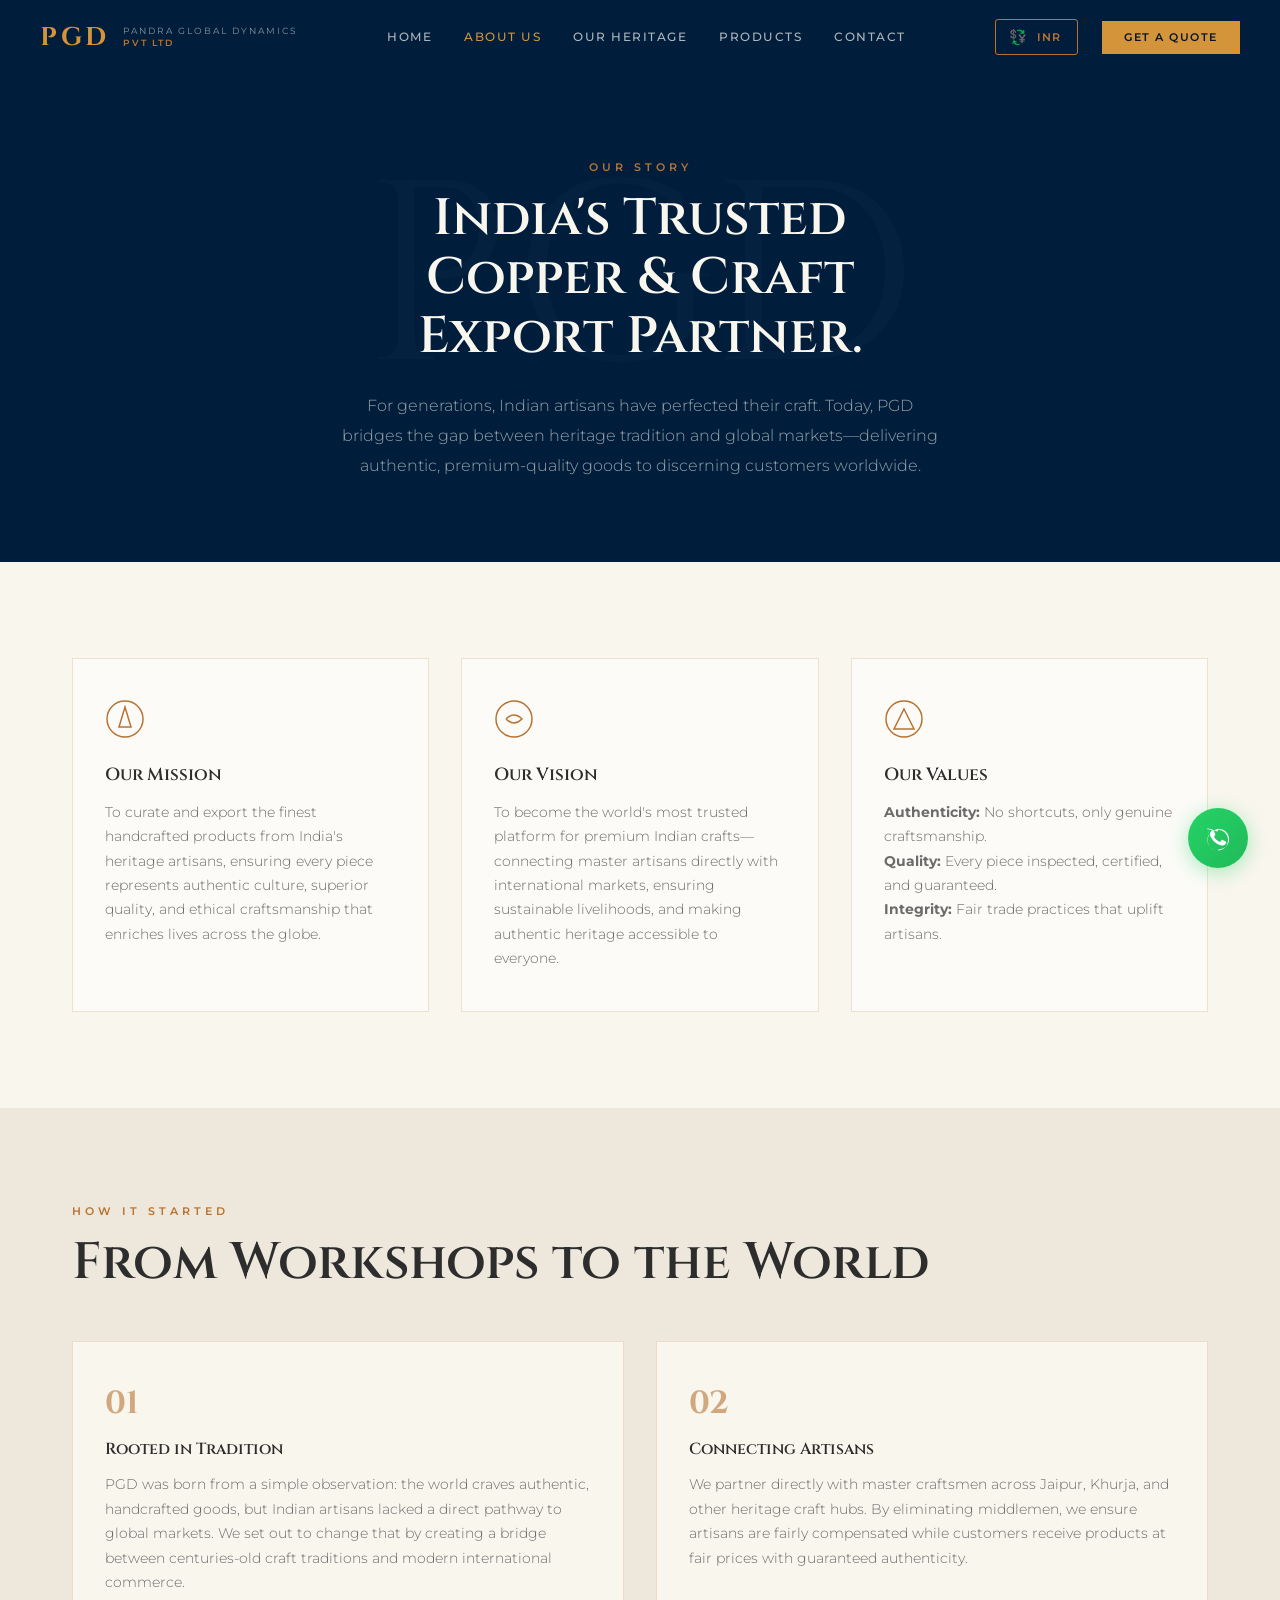
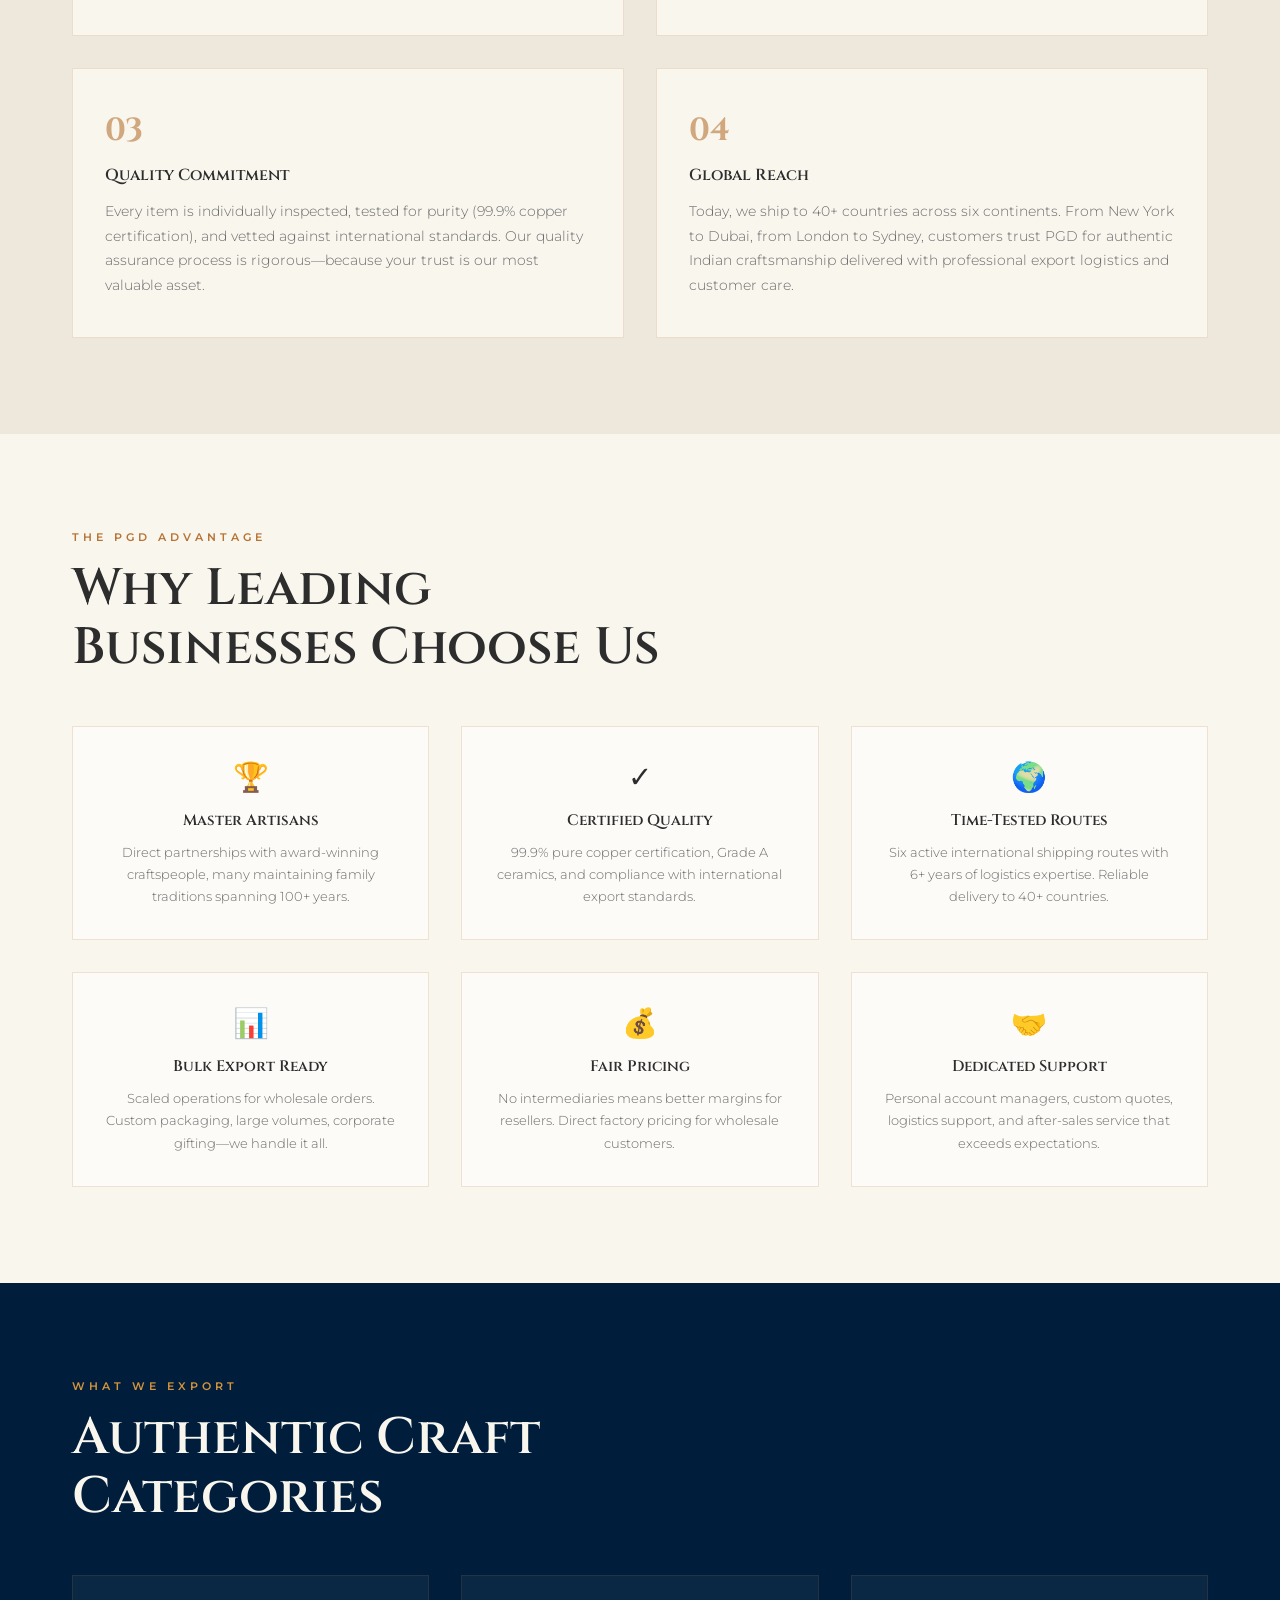
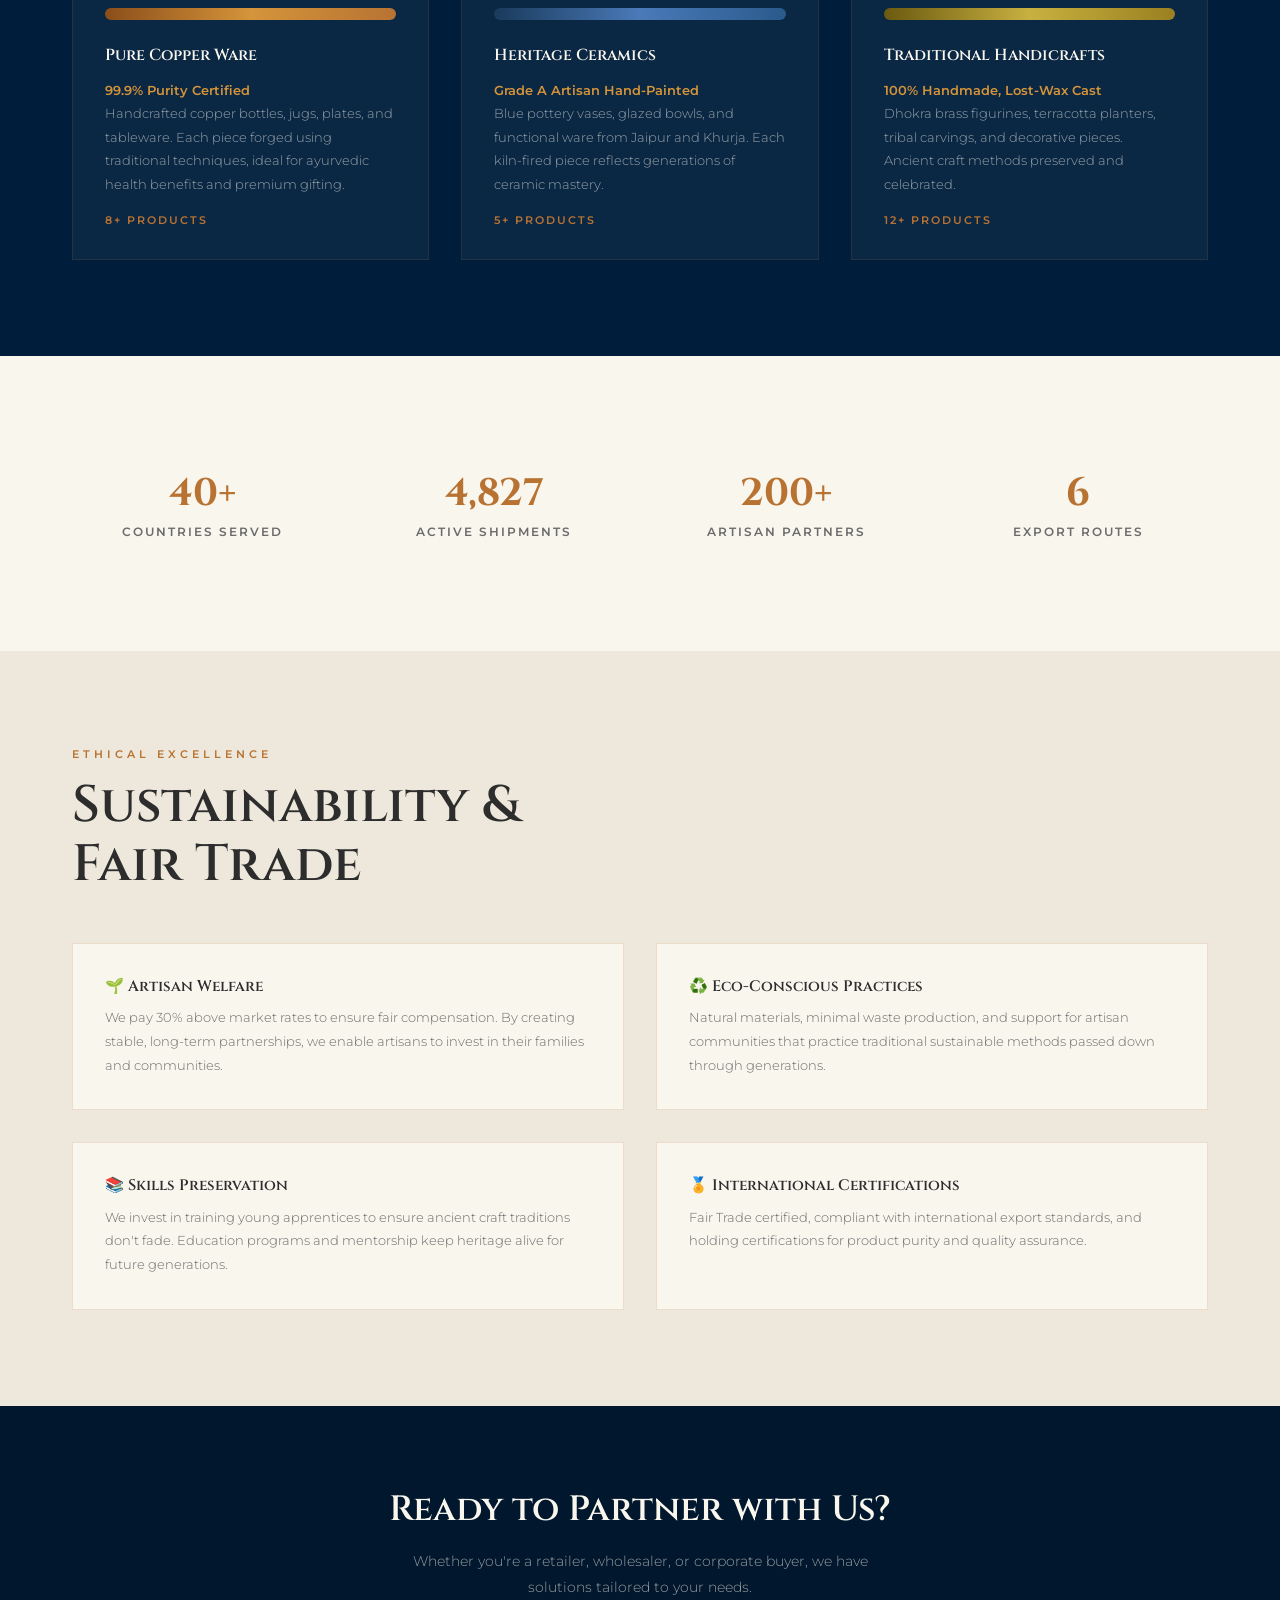
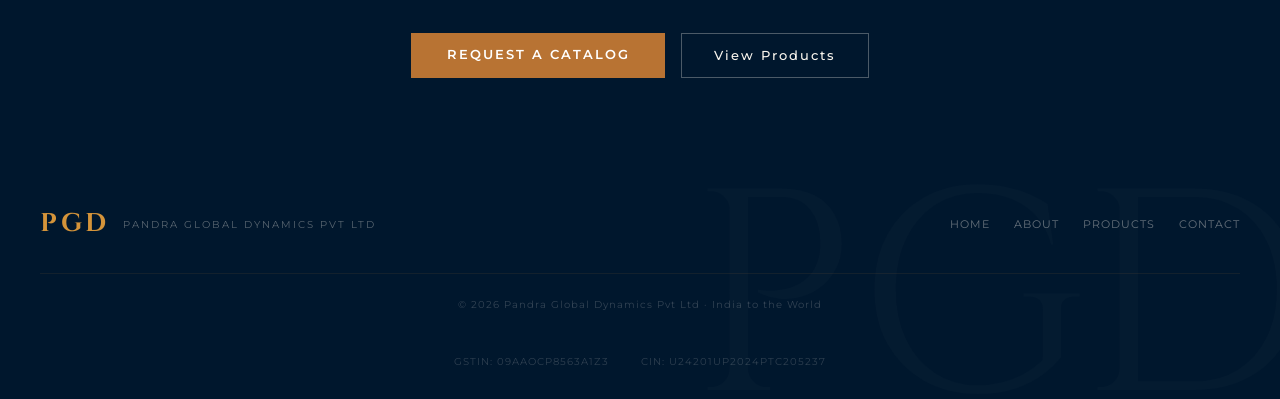
==== commit 6fc15074: "feat: upgrade currency system - INR base, 24 currencies, live exchange rates - Change base currency " ====
--- a/templates/about.html
+++ b/templates/about.html
@@ -58,13 +58,33 @@
       <div class="currency-selector">
         <button class="currency-btn" id="currencyToggle" title="Change currency">
           <span class="currency-icon">💱</span>
-          <span class="currency-code" id="currencyDisplay">USD</span>
+          <span class="currency-code" id="currencyDisplay">INR</span>
         </button>
         <div class="currency-dropdown" id="currencyDropdown">
+          <button class="currency-option" data-currency="INR">INR - Indian Rupee</button>
           <button class="currency-option" data-currency="USD">USD - US Dollar</button>
           <button class="currency-option" data-currency="EUR">EUR - Euro</button>
           <button class="currency-option" data-currency="GBP">GBP - British Pound</button>
-          <button class="currency-option" data-currency="INR">INR - Indian Rupee</button>
+          <button class="currency-option" data-currency="AED">AED - UAE Dirham</button>
+          <button class="currency-option" data-currency="AUD">AUD - Australian Dollar</button>
+          <button class="currency-option" data-currency="BDT">BDT - Bangladeshi Taka</button>
+          <button class="currency-option" data-currency="BRL">BRL - Brazilian Real</button>
+          <button class="currency-option" data-currency="CAD">CAD - Canadian Dollar</button>
+          <button class="currency-option" data-currency="CHF">CHF - Swiss Franc</button>
+          <button class="currency-option" data-currency="CNY">CNY - Chinese Yuan</button>
+          <button class="currency-option" data-currency="EGP">EGP - Egyptian Pound</button>
+          <button class="currency-option" data-currency="JPY">JPY - Japanese Yen</button>
+          <button class="currency-option" data-currency="KWD">KWD - Kuwaiti Dinar</button>
+          <button class="currency-option" data-currency="MYR">MYR - Malaysian Ringgit</button>
+          <button class="currency-option" data-currency="NGN">NGN - Nigerian Naira</button>
+          <button class="currency-option" data-currency="NZD">NZD - New Zealand Dollar</button>
+          <button class="currency-option" data-currency="QAR">QAR - Qatari Riyal</button>
+          <button class="currency-option" data-currency="RUB">RUB - Russian Ruble</button>
+          <button class="currency-option" data-currency="SAR">SAR - Saudi Riyal</button>
+          <button class="currency-option" data-currency="SGD">SGD - Singapore Dollar</button>
+          <button class="currency-option" data-currency="THB">THB - Thai Baht</button>
+          <button class="currency-option" data-currency="TRY">TRY - Turkish Lira</button>
+          <button class="currency-option" data-currency="ZAR">ZAR - South African Rand</button>
         </div>
       </div>
       <a href="/#contact" class="btn-quote">Get a Quote</a>
--- a/static/css/style.css
+++ b/static/css/style.css
@@ -232,6 +232,8 @@
   display: none;
   flex-direction: column;
   min-width: 180px;
+  max-height: 320px;
+  overflow-y: auto;
   z-index: 1001;
   box-shadow: 0 8px 24px rgba(0,0,0,0.3);
 }
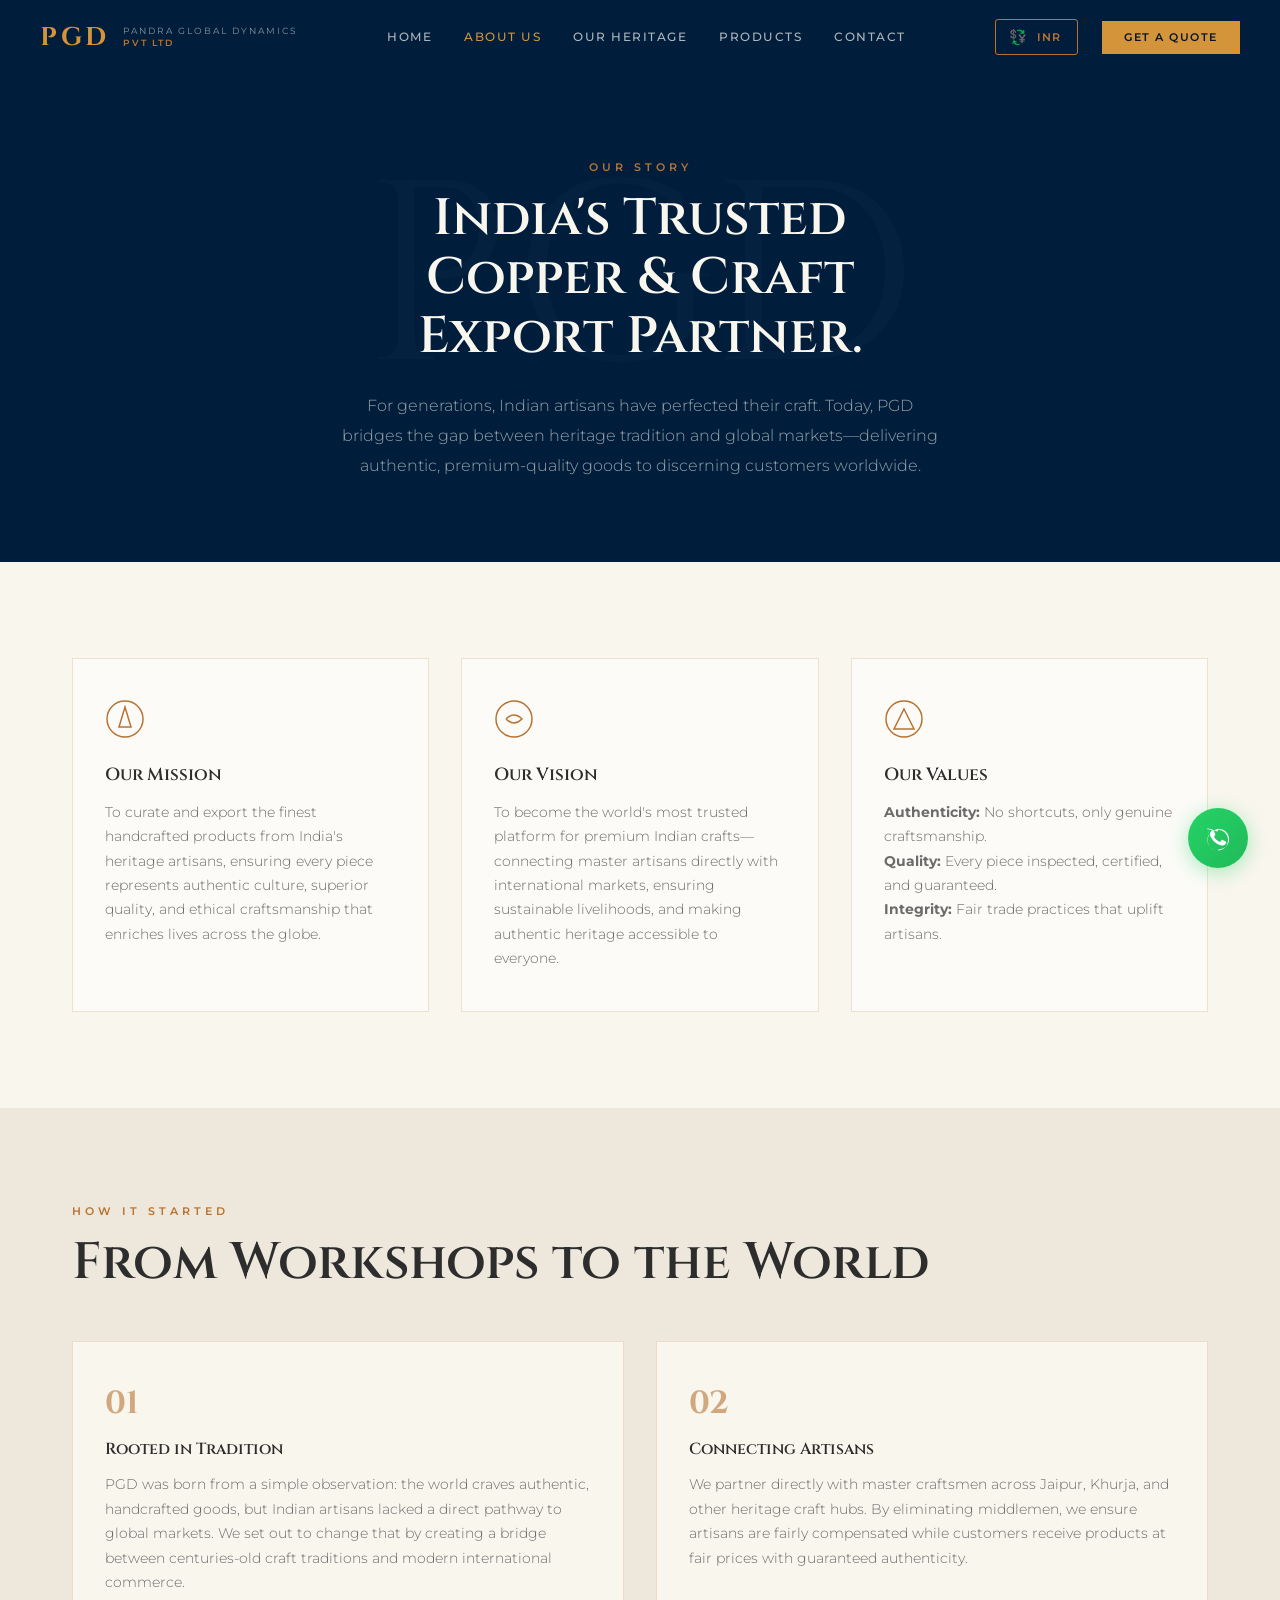
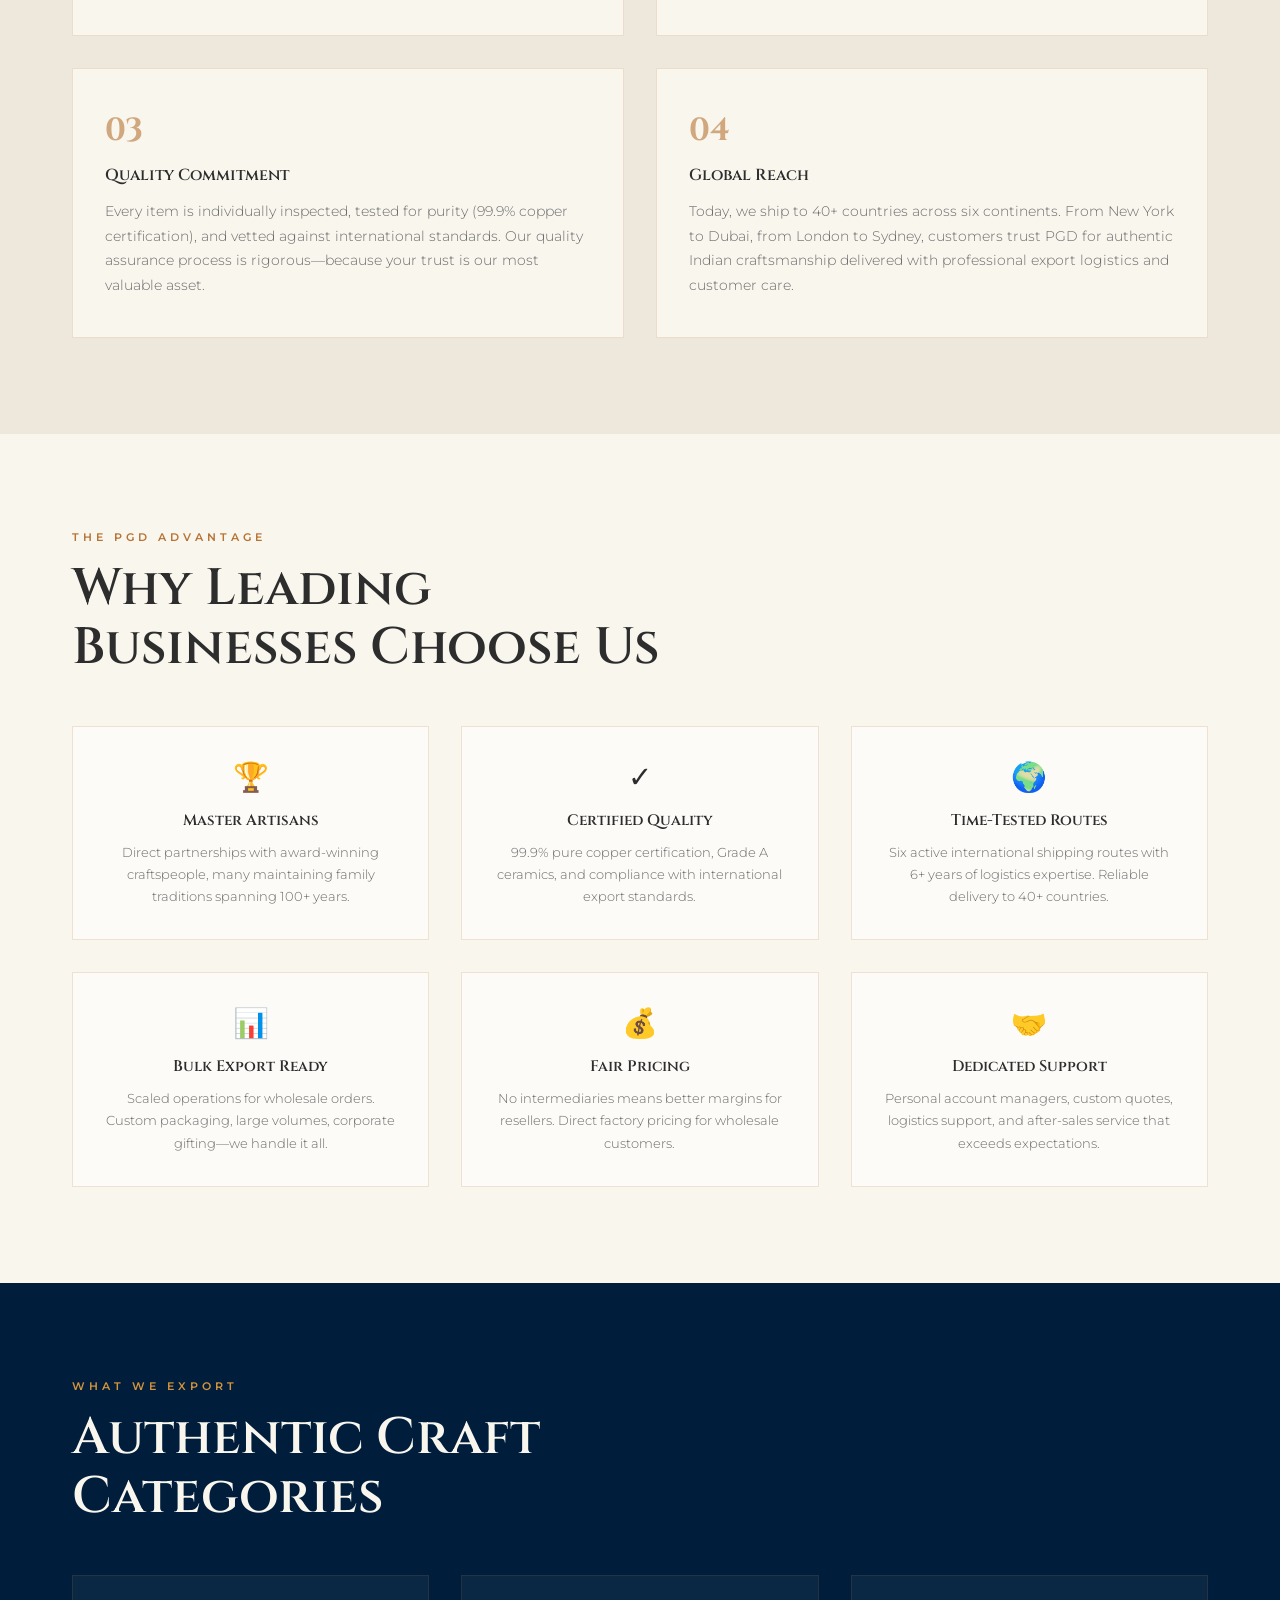
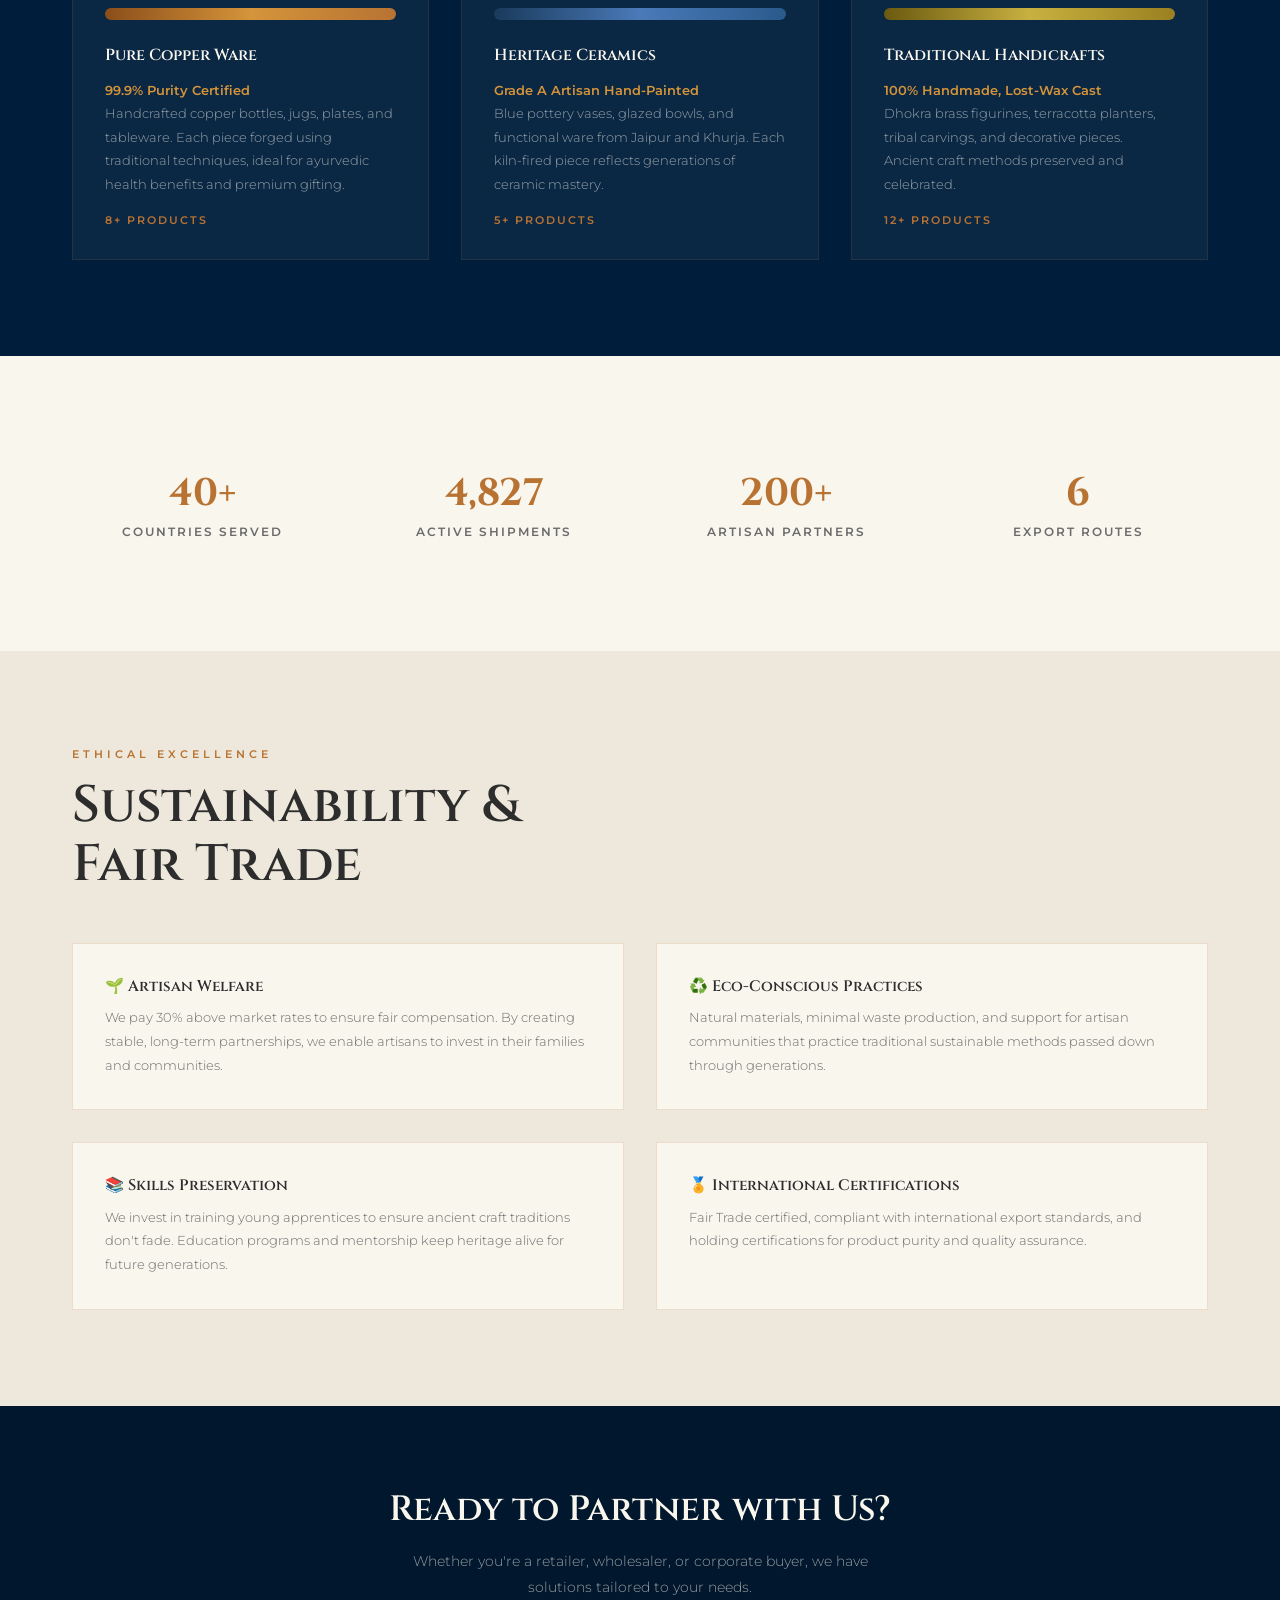
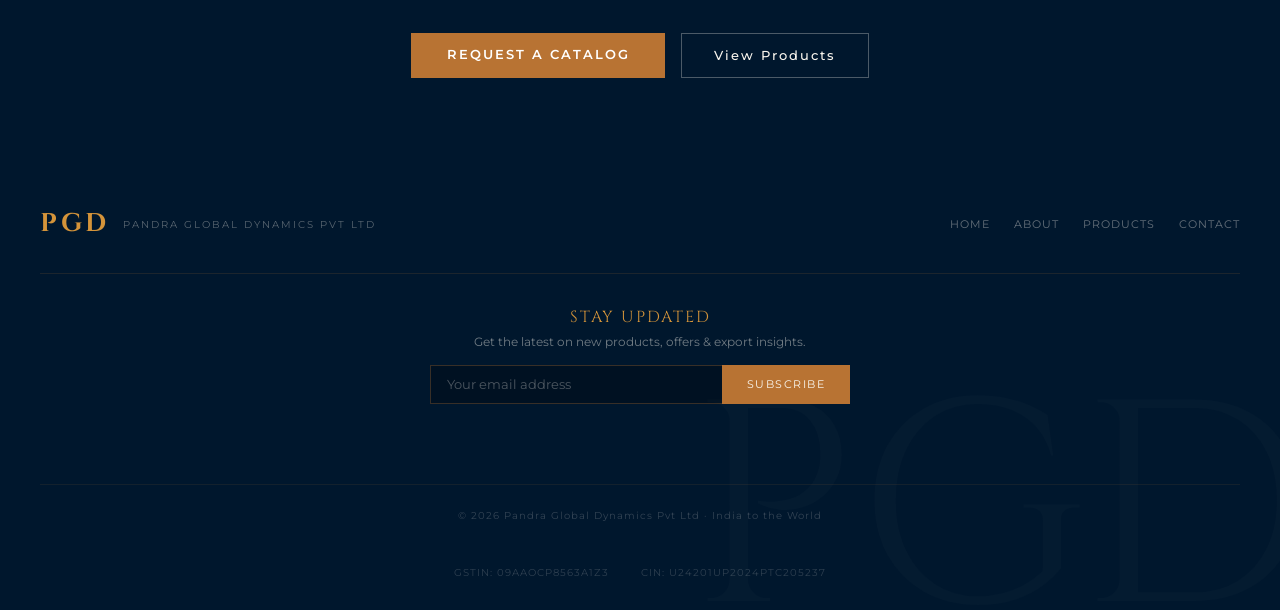
==== commit 6153dca9: "feat: add email newsletter subscription system - Subscriber model: email, name, is_active, is_confir" ====
--- a/templates/about.html
+++ b/templates/about.html
@@ -377,6 +377,15 @@
       <a href="/catalog">Products</a>
       <a href="/#contact">Contact</a>
     </div>
+    <div class="footer-newsletter">
+      <p class="newsletter-title">Stay Updated</p>
+      <p class="newsletter-desc">Get the latest on new products, offers &amp; export insights.</p>
+      <form class="newsletter-form" id="newsletterForm">
+        <input type="email" id="newsletterEmail" placeholder="Your email address" required autocomplete="email"/>
+        <button type="submit" class="newsletter-btn">Subscribe</button>
+      </form>
+      <p class="newsletter-msg" id="newsletterMsg"></p>
+    </div>
     <div class="footer-copy">© 2026 Pandra Global Dynamics Pvt Ltd · India to the World</div>
     <div class="footer-legal">
       <span>GSTIN: 09AAOCP8563A1Z3</span>
--- a/static/css/style.css
+++ b/static/css/style.css
@@ -630,6 +630,70 @@
 .footer-ticker { display: flex; align-items: center; gap: 0.8rem; padding: 0.5rem 1.2rem; border: 1px solid rgba(184,115,51,0.2); }
 .ticker-label { font-size: 0.65rem; letter-spacing: 2px; text-transform: uppercase; color: rgba(184,115,51,0.6); }
 .ticker-count { font-family: var(--font-serif); font-size: 1.1rem; color: var(--copper-lt); }
+/* Newsletter */
+.footer-newsletter {
+  width: 100%;
+  text-align: center;
+  padding: 2rem 0 1.5rem;
+  border-top: 1px solid rgba(184,115,51,0.15);
+}
+.newsletter-title {
+  font-family: var(--font-serif);
+  font-size: 1rem;
+  letter-spacing: 2px;
+  text-transform: uppercase;
+  color: var(--copper-lt);
+  margin: 0 0 0.4rem;
+}
+.newsletter-desc {
+  font-size: 0.72rem;
+  color: rgba(249,246,238,0.45);
+  margin: 0 0 1rem;
+}
+.newsletter-form {
+  display: flex;
+  justify-content: center;
+  gap: 0;
+  max-width: 420px;
+  margin: 0 auto;
+}
+.newsletter-form input[type="email"] {
+  flex: 1;
+  padding: 0.7rem 1rem;
+  border: 1px solid rgba(184,115,51,0.3);
+  border-right: none;
+  background: rgba(0,0,0,0.25);
+  color: var(--ivory);
+  font-family: var(--font-sans);
+  font-size: 0.8rem;
+  outline: none;
+  transition: border-color 0.2s;
+}
+.newsletter-form input[type="email"]::placeholder { color: rgba(249,246,238,0.3); }
+.newsletter-form input[type="email"]:focus { border-color: var(--copper); }
+.newsletter-btn {
+  padding: 0.7rem 1.5rem;
+  background: var(--copper);
+  color: var(--ivory);
+  border: 1px solid var(--copper);
+  font-family: var(--font-sans);
+  font-size: 0.7rem;
+  letter-spacing: 1.5px;
+  text-transform: uppercase;
+  cursor: pointer;
+  transition: background 0.2s;
+  white-space: nowrap;
+}
+.newsletter-btn:hover { background: #a0622d; }
+.newsletter-btn:disabled { opacity: 0.6; cursor: not-allowed; }
+.newsletter-msg {
+  font-size: 0.75rem;
+  margin-top: 0.6rem;
+  min-height: 1.2em;
+}
+.newsletter-msg.success { color: #4caf50; }
+.newsletter-msg.error { color: #ef5350; }
+
 .footer-copy { width: 100%; font-size: 0.65rem; letter-spacing: 1px; color: rgba(249,246,238,0.2); text-align: center; padding-top: 1.5rem; border-top: 1px solid rgba(184,115,51,0.1); }
 .footer-legal {
   width: 100%;
@@ -1049,6 +1113,8 @@
   /* Footer mobile */
   .footer-inner { flex-direction: column; align-items: center; text-align: center; }
   .footer-links { margin-left: 0; justify-content: center; flex-wrap: wrap; }
+  .footer-newsletter { padding: 1.5rem 0 1rem; }
+  .newsletter-form { max-width: 100%; }
   .footer-legal { padding-bottom: 1rem; }
   .header-actions { gap: 1rem; }
   .currency-btn { padding: 0.45rem 0.6rem; font-size: 0.65rem; }
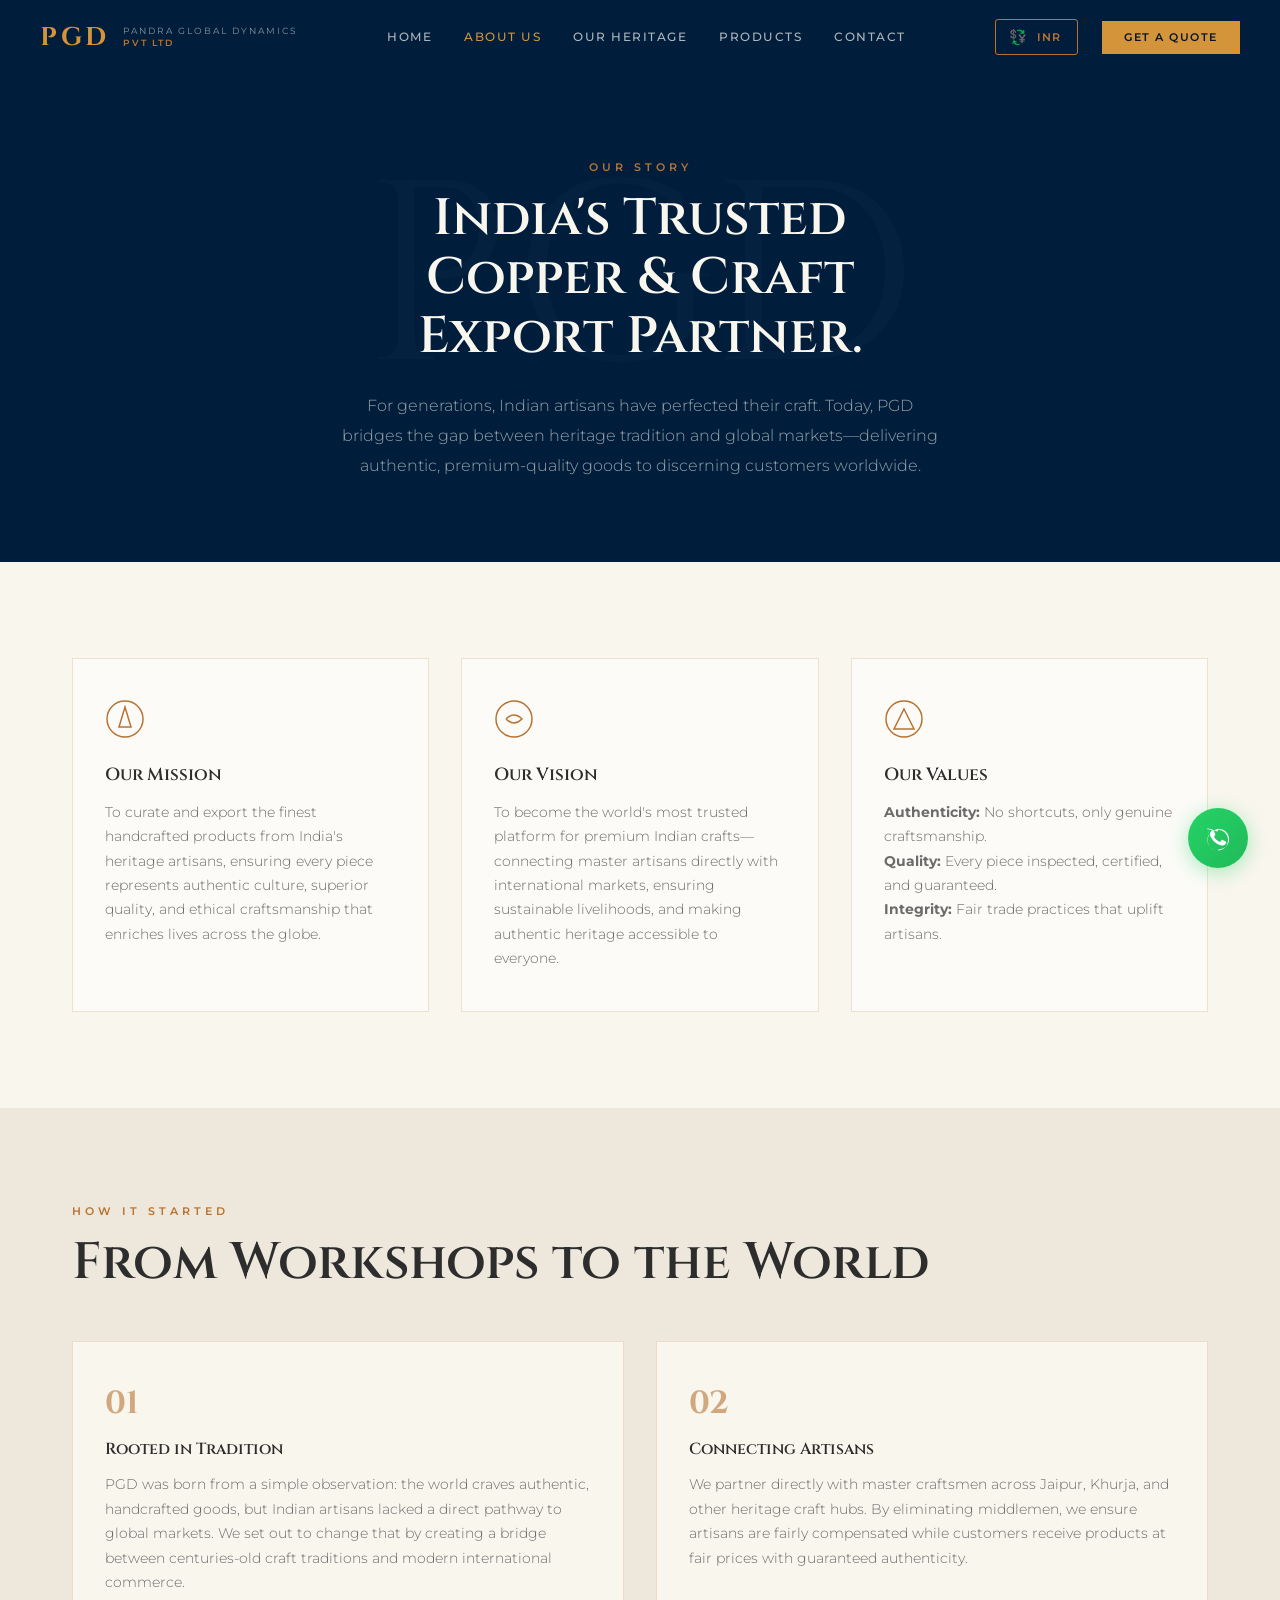
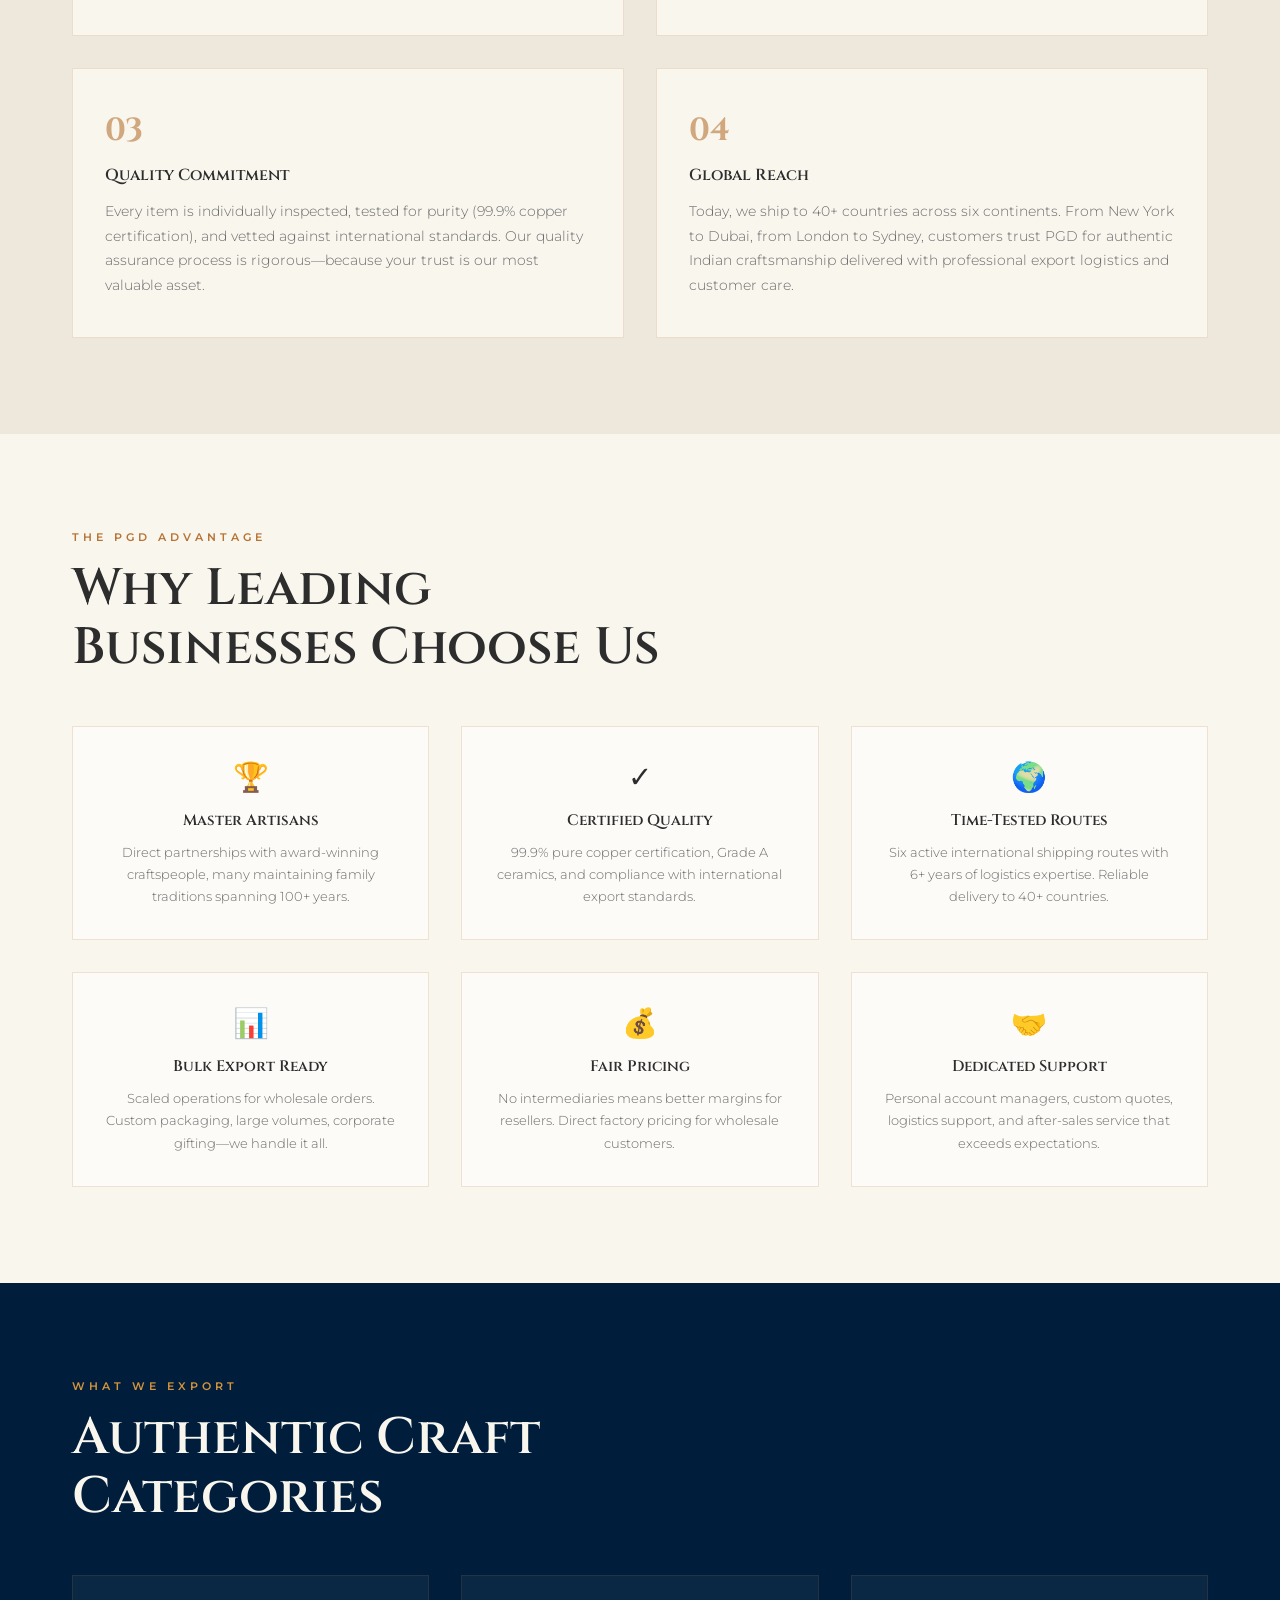
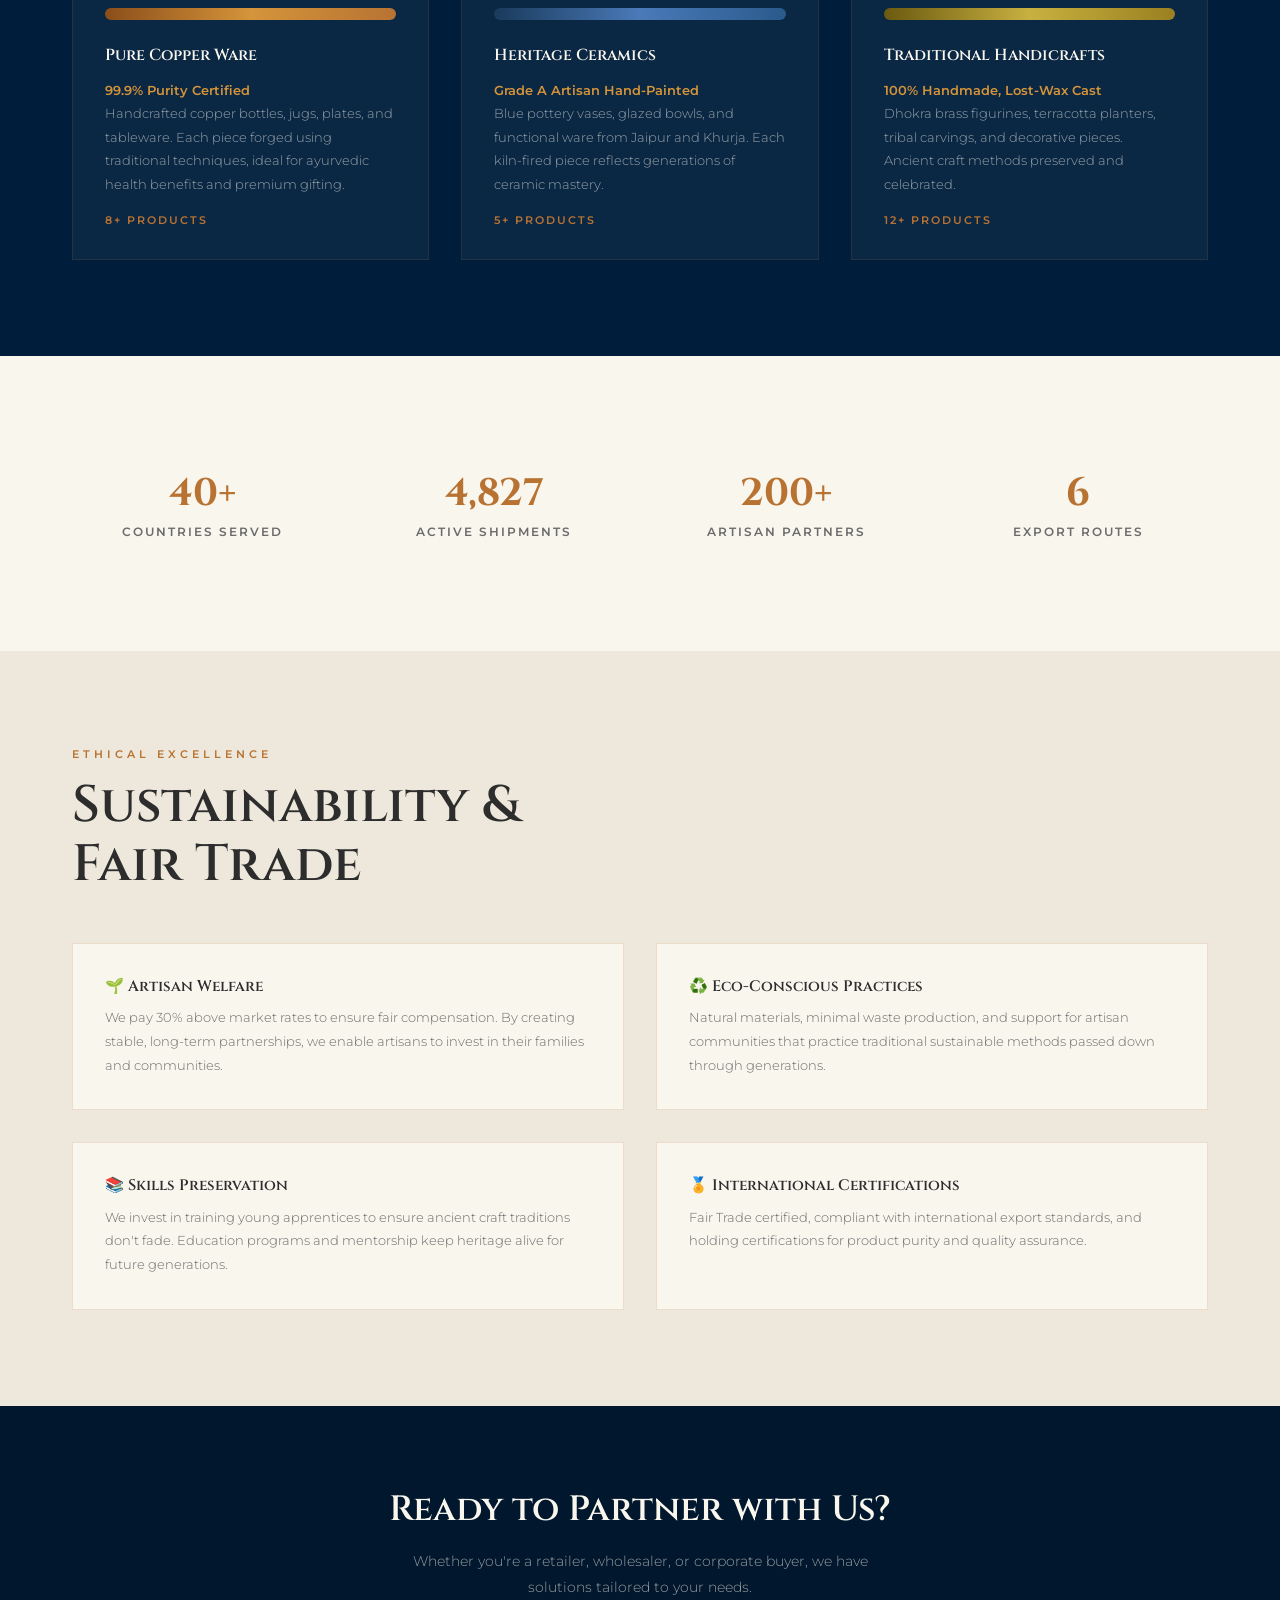
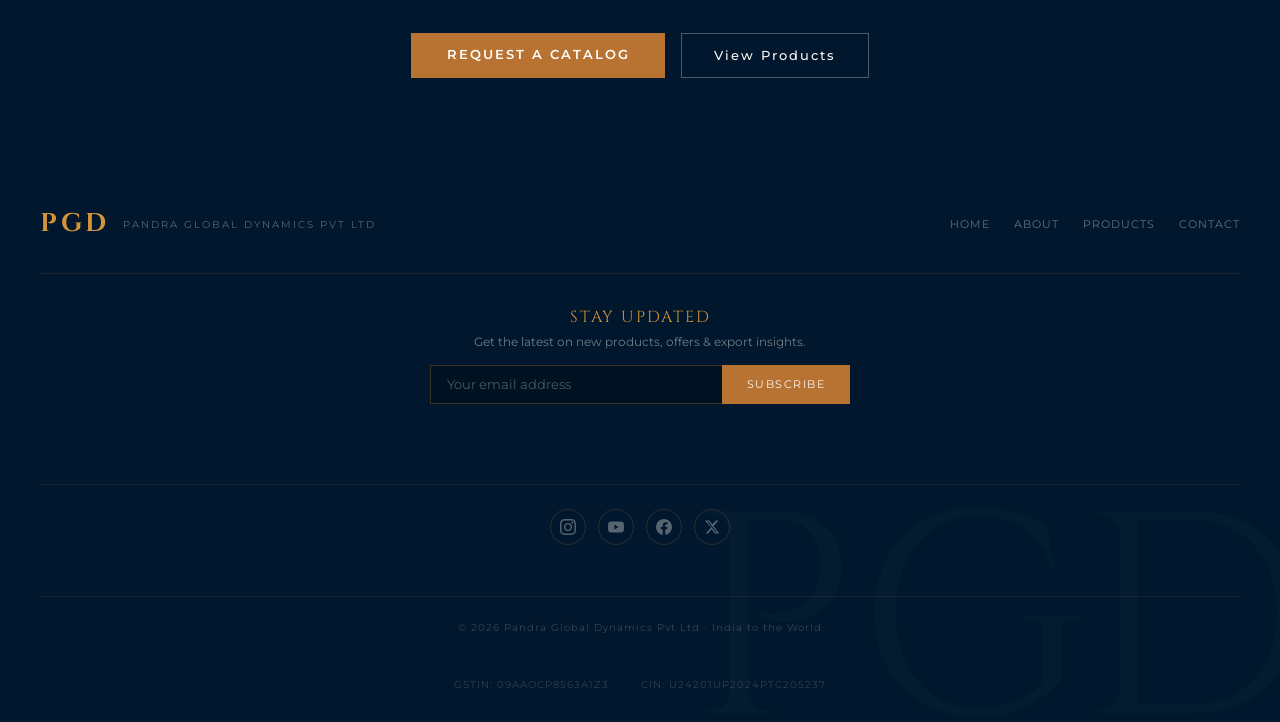
==== commit 83c1f5a7: "feat: add social media icons + production server upgrade Social Media Icons (footer — all pages): - " ====
--- a/templates/about.html
+++ b/templates/about.html
@@ -386,6 +386,21 @@
       </form>
       <p class="newsletter-msg" id="newsletterMsg"></p>
     </div>
+    <!-- Social Media Links — update hrefs with your real handles -->
+    <div class="footer-social">
+      <a href="#" class="social-link" target="_blank" rel="noopener noreferrer" aria-label="PGD on Instagram">
+        <svg viewBox="0 0 24 24" fill="currentColor" xmlns="http://www.w3.org/2000/svg" aria-hidden="true"><path d="M12 2.163c3.204 0 3.584.012 4.85.07 3.252.148 4.771 1.691 4.919 4.919.058 1.265.069 1.645.069 4.849 0 3.205-.012 3.584-.069 4.849-.149 3.225-1.664 4.771-4.919 4.919-1.266.058-1.644.07-4.85.07-3.204 0-3.584-.012-4.849-.07-3.26-.149-4.771-1.699-4.919-4.92-.058-1.265-.07-1.644-.07-4.849 0-3.204.013-3.583.07-4.849.149-3.227 1.664-4.771 4.919-4.919 1.266-.057 1.645-.069 4.849-.069zm0-2.163c-3.259 0-3.667.014-4.947.072-4.358.2-6.78 2.618-6.98 6.98-.059 1.281-.073 1.689-.073 4.948 0 3.259.014 3.668.072 4.948.2 4.358 2.618 6.78 6.98 6.98 1.281.058 1.689.072 4.948.072 3.259 0 3.668-.014 4.948-.072 4.354-.2 6.782-2.618 6.979-6.98.059-1.28.073-1.689.073-4.948 0-3.259-.014-3.667-.072-4.947-.196-4.354-2.617-6.78-6.979-6.98-1.281-.059-1.69-.073-4.949-.073zm0 5.838c-3.403 0-6.162 2.759-6.162 6.162s2.759 6.163 6.162 6.163 6.162-2.759 6.162-6.163c0-3.403-2.759-6.162-6.162-6.162zm0 10.162c-2.209 0-4-1.79-4-4 0-2.209 1.791-4 4-4s4 1.791 4 4c0 2.21-1.791 4-4 4zm6.406-11.845c-.796 0-1.441.645-1.441 1.44s.645 1.44 1.441 1.44c.795 0 1.439-.645 1.439-1.44s-.644-1.44-1.439-1.44z"/></svg>
+      </a>
+      <a href="#" class="social-link" target="_blank" rel="noopener noreferrer" aria-label="PGD on YouTube">
+        <svg viewBox="0 0 24 24" fill="currentColor" xmlns="http://www.w3.org/2000/svg" aria-hidden="true"><path d="M23.495 6.205a3.007 3.007 0 0 0-2.088-2.088c-1.87-.501-9.396-.501-9.396-.501s-7.507-.01-9.396.501A3.007 3.007 0 0 0 .527 6.205a31.247 31.247 0 0 0-.522 5.805 31.247 31.247 0 0 0 .522 5.783 3.007 3.007 0 0 0 2.088 2.088c1.868.502 9.396.502 9.396.502s7.506 0 9.396-.502a3.007 3.007 0 0 0 2.088-2.088 31.247 31.247 0 0 0 .5-5.783 31.247 31.247 0 0 0-.5-5.805zM9.609 15.601V8.408l6.264 3.602z"/></svg>
+      </a>
+      <a href="#" class="social-link" target="_blank" rel="noopener noreferrer" aria-label="PGD on Facebook">
+        <svg viewBox="0 0 24 24" fill="currentColor" xmlns="http://www.w3.org/2000/svg" aria-hidden="true"><path d="M24 12.073c0-6.627-5.373-12-12-12s-12 5.373-12 12c0 5.99 4.388 10.954 10.125 11.854v-8.385H7.078v-3.47h3.047V9.43c0-3.007 1.792-4.669 4.533-4.669 1.312 0 2.686.235 2.686.235v2.953H15.83c-1.491 0-1.956.925-1.956 1.874v2.25h3.328l-.532 3.47h-2.796v8.385C19.612 23.027 24 18.062 24 12.073z"/></svg>
+      </a>
+      <a href="#" class="social-link" target="_blank" rel="noopener noreferrer" aria-label="PGD on X / Twitter">
+        <svg viewBox="0 0 24 24" fill="currentColor" xmlns="http://www.w3.org/2000/svg" aria-hidden="true"><path d="M18.244 2.25h3.308l-7.227 8.26 8.502 11.24H16.17l-4.714-6.231-5.401 6.231H2.747l7.73-8.835L1.254 2.25H8.08l4.253 5.622zm-1.161 17.52h1.833L7.084 4.126H5.117z"/></svg>
+      </a>
+    </div>
     <div class="footer-copy">© 2026 Pandra Global Dynamics Pvt Ltd · India to the World</div>
     <div class="footer-legal">
       <span>GSTIN: 09AAOCP8563A1Z3</span>
--- a/static/css/style.css
+++ b/static/css/style.css
@@ -693,6 +693,35 @@
 }
 .newsletter-msg.success { color: #4caf50; }
 .newsletter-msg.error { color: #ef5350; }
+
+/* Social Links */
+.footer-social {
+  width: 100%;
+  display: flex;
+  justify-content: center;
+  gap: 0.75rem;
+  padding: 1.5rem 0 1.2rem;
+  border-top: 1px solid rgba(184,115,51,0.1);
+}
+.social-link {
+  display: inline-flex;
+  align-items: center;
+  justify-content: center;
+  width: 36px;
+  height: 36px;
+  border-radius: 50%;
+  border: 1px solid rgba(184,115,51,0.25);
+  color: rgba(249,246,238,0.35);
+  text-decoration: none;
+  transition: border-color 0.2s, color 0.2s, background 0.2s;
+  flex-shrink: 0;
+}
+.social-link:hover {
+  border-color: var(--copper);
+  color: var(--copper-lt);
+  background: rgba(184,115,51,0.1);
+}
+.social-link svg { width: 16px; height: 16px; display: block; }
 
 .footer-copy { width: 100%; font-size: 0.65rem; letter-spacing: 1px; color: rgba(249,246,238,0.2); text-align: center; padding-top: 1.5rem; border-top: 1px solid rgba(184,115,51,0.1); }
 .footer-legal {
